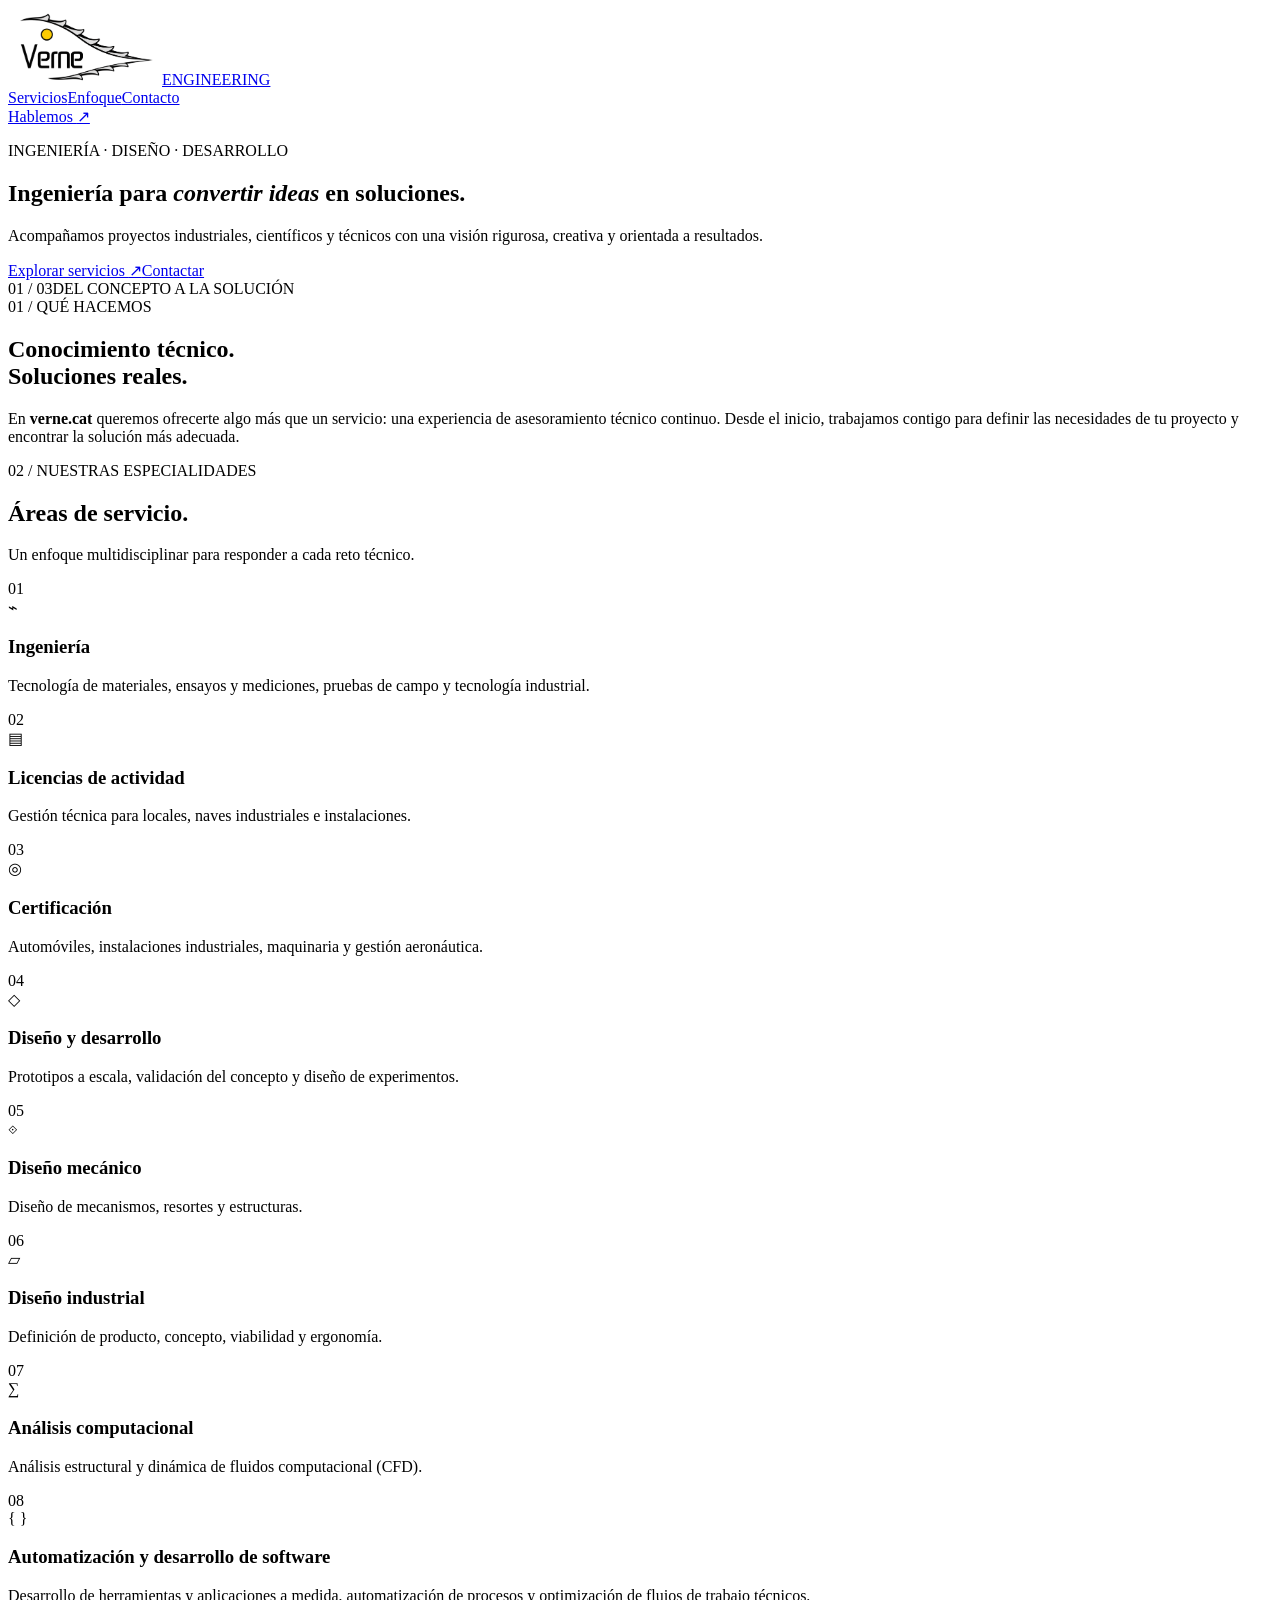
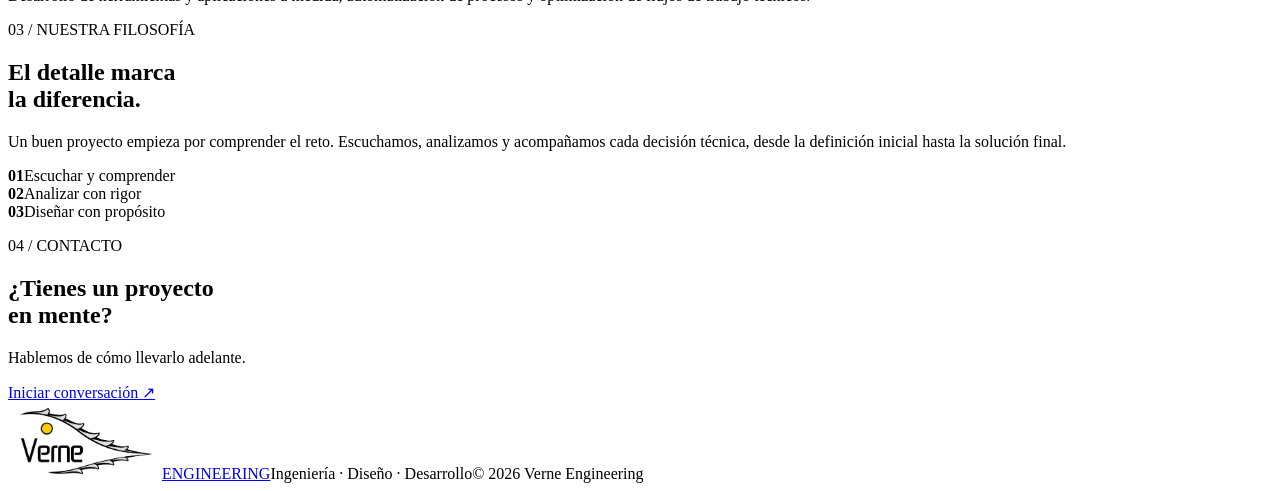
==== index.html @ a27be9b2 "Add files via upload" ====
<!doctype html>
<html lang="es">
<head>
<meta charset="utf-8"><meta name="viewport" content="width=device-width, initial-scale=1">
<title>Verne Engineering | Ingeniería, diseño y desarrollo técnico</title>
<meta name="description" content="Verne Engineering: soluciones de ingeniería, diseño mecánico e industrial, certificación, licencias de actividad, análisis computacional y automatización y desarrollo de software.">
<meta name="theme-color" content="#14283d"><link rel="canonical" href="https://www.verne.cat/">
<link rel="stylesheet" href="styles.css">
</head>
<body>
<header class="header"><div class="wrap nav"><a class="brand" href="index.html" aria-label="Verne Engineering, inicio"><img class="brand-logo" src="logo-verne.png" alt="Verne — logotipo" width="154" height="77"><span class="brand-subtitle" aria-label="ENGINEERING"><span class="brand-engineer">ENGINEER</span><span class="brand-ing">ING</span></span></a><nav aria-label="Navegación principal"><a href="#servicios">Servicios</a><a href="#enfoque">Enfoque</a><a href="contactos.html">Contacto</a></nav><a class="nav-cta" href="contactos.html">Hablemos <span aria-hidden="true">↗</span></a></div></header>
<main>
<section class="hero"><div class="wrap hero-grid"><div class="hero-copy"><p class="eyebrow"><span class="dot"></span> INGENIERÍA · DISEÑO · DESARROLLO</p><h1>Ingeniería para <em>convertir ideas</em> en soluciones.</h1><p class="lead">Acompañamos proyectos industriales, científicos y técnicos con una visión rigurosa, creativa y orientada a resultados.</p><div class="actions"><a class="btn primary" href="#servicios">Explorar servicios <span>↗</span></a><a class="btn secondary" href="contactos.html">Contactar</a></div><div class="hero-foot"><span>01 / 03</span><span class="line"></span><span>DEL CONCEPTO A LA SOLUCIÓN</span></div></div></div></section>
<section class="intro wrap"><div class="section-label">01 / QUÉ HACEMOS</div><div><h2>Conocimiento técnico.<br><span>Soluciones reales.</span></h2><p>En <strong>verne.cat</strong> queremos ofrecerte algo más que un servicio: una experiencia de asesoramiento técnico continuo. Desde el inicio, trabajamos contigo para definir las necesidades de tu proyecto y encontrar la solución más adecuada.</p></div></section>
<section class="services" id="servicios"><div class="wrap"><div class="section-top"><div><p class="section-label">02 / NUESTRAS ESPECIALIDADES</p><h2>Áreas de servicio<span class="accent">.</span></h2></div><p>Un enfoque multidisciplinar para responder a cada reto técnico.</p></div><div class="service-grid">
<article class="service"><span class="service-no">01</span><div class="service-icon">⌁</div><h3>Ingeniería</h3><p>Tecnología de materiales, ensayos y mediciones, pruebas de campo y tecnología industrial.</p></article>
<article class="service"><span class="service-no">02</span><div class="service-icon">▤</div><h3>Licencias de actividad</h3><p>Gestión técnica para locales, naves industriales e instalaciones.</p></article>
<article class="service"><span class="service-no">03</span><div class="service-icon">◎</div><h3>Certificación</h3><p>Automóviles, instalaciones industriales, maquinaria y gestión aeronáutica.</p></article>
<article class="service"><span class="service-no">04</span><div class="service-icon">◇</div><h3>Diseño y desarrollo</h3><p>Prototipos a escala, validación del concepto y diseño de experimentos.</p></article>
<article class="service"><span class="service-no">05</span><div class="service-icon">⟐</div><h3>Diseño mecánico</h3><p>Diseño de mecanismos, resortes y estructuras.</p></article>
<article class="service"><span class="service-no">06</span><div class="service-icon">▱</div><h3>Diseño industrial</h3><p>Definición de producto, concepto, viabilidad y ergonomía.</p></article>
<article class="service"><span class="service-no">07</span><div class="service-icon">∑</div><h3>Análisis computacional</h3><p>Análisis estructural y dinámica de fluidos computacional (CFD).</p></article>
<article class="service"><span class="service-no">08</span><div class="service-icon">{ }</div><h3>Automatización y desarrollo de software</h3><p>Desarrollo de herramientas y aplicaciones a medida, automatización de procesos y optimización de flujos de trabajo técnicos.</p></article>
</div></div></section>
<section class="approach wrap" id="enfoque"><div class="approach-copy"><p class="section-label">03 / NUESTRA FILOSOFÍA</p><h2>El detalle marca<br><span>la diferencia.</span></h2><p>Un buen proyecto empieza por comprender el reto. Escuchamos, analizamos y acompañamos cada decisión técnica, desde la definición inicial hasta la solución final.</p><div class="principles"><div><b>01</b><span>Escuchar y comprender</span></div><div><b>02</b><span>Analizar con rigor</span></div><div><b>03</b><span>Diseñar con propósito</span></div></div></div></section>
<section class="contact-banner"><div class="wrap contact-inner"><div><p class="section-label">04 / CONTACTO</p><h2>¿Tienes un proyecto<br>en mente?</h2><p>Hablemos de cómo llevarlo adelante.</p></div><a class="btn light" href="contactos.html">Iniciar conversación <span>↗</span></a></div></section>
</main><footer><div class="wrap footer-inner"><a class="brand footer-brand" href="index.html" aria-label="Verne Engineering, inicio"><img class="brand-logo" src="logo-verne.png" alt="Verne — logotipo" width="154" height="77"><span class="brand-subtitle" aria-label="ENGINEERING"><span class="brand-engineer">ENGINEER</span><span class="brand-ing">ING</span></span></a><span>Ingeniería · Diseño · Desarrollo</span><span>© <span id="year">2026</span> Verne Engineering</span></div></footer><script src="script.js"></script>
</body></html>
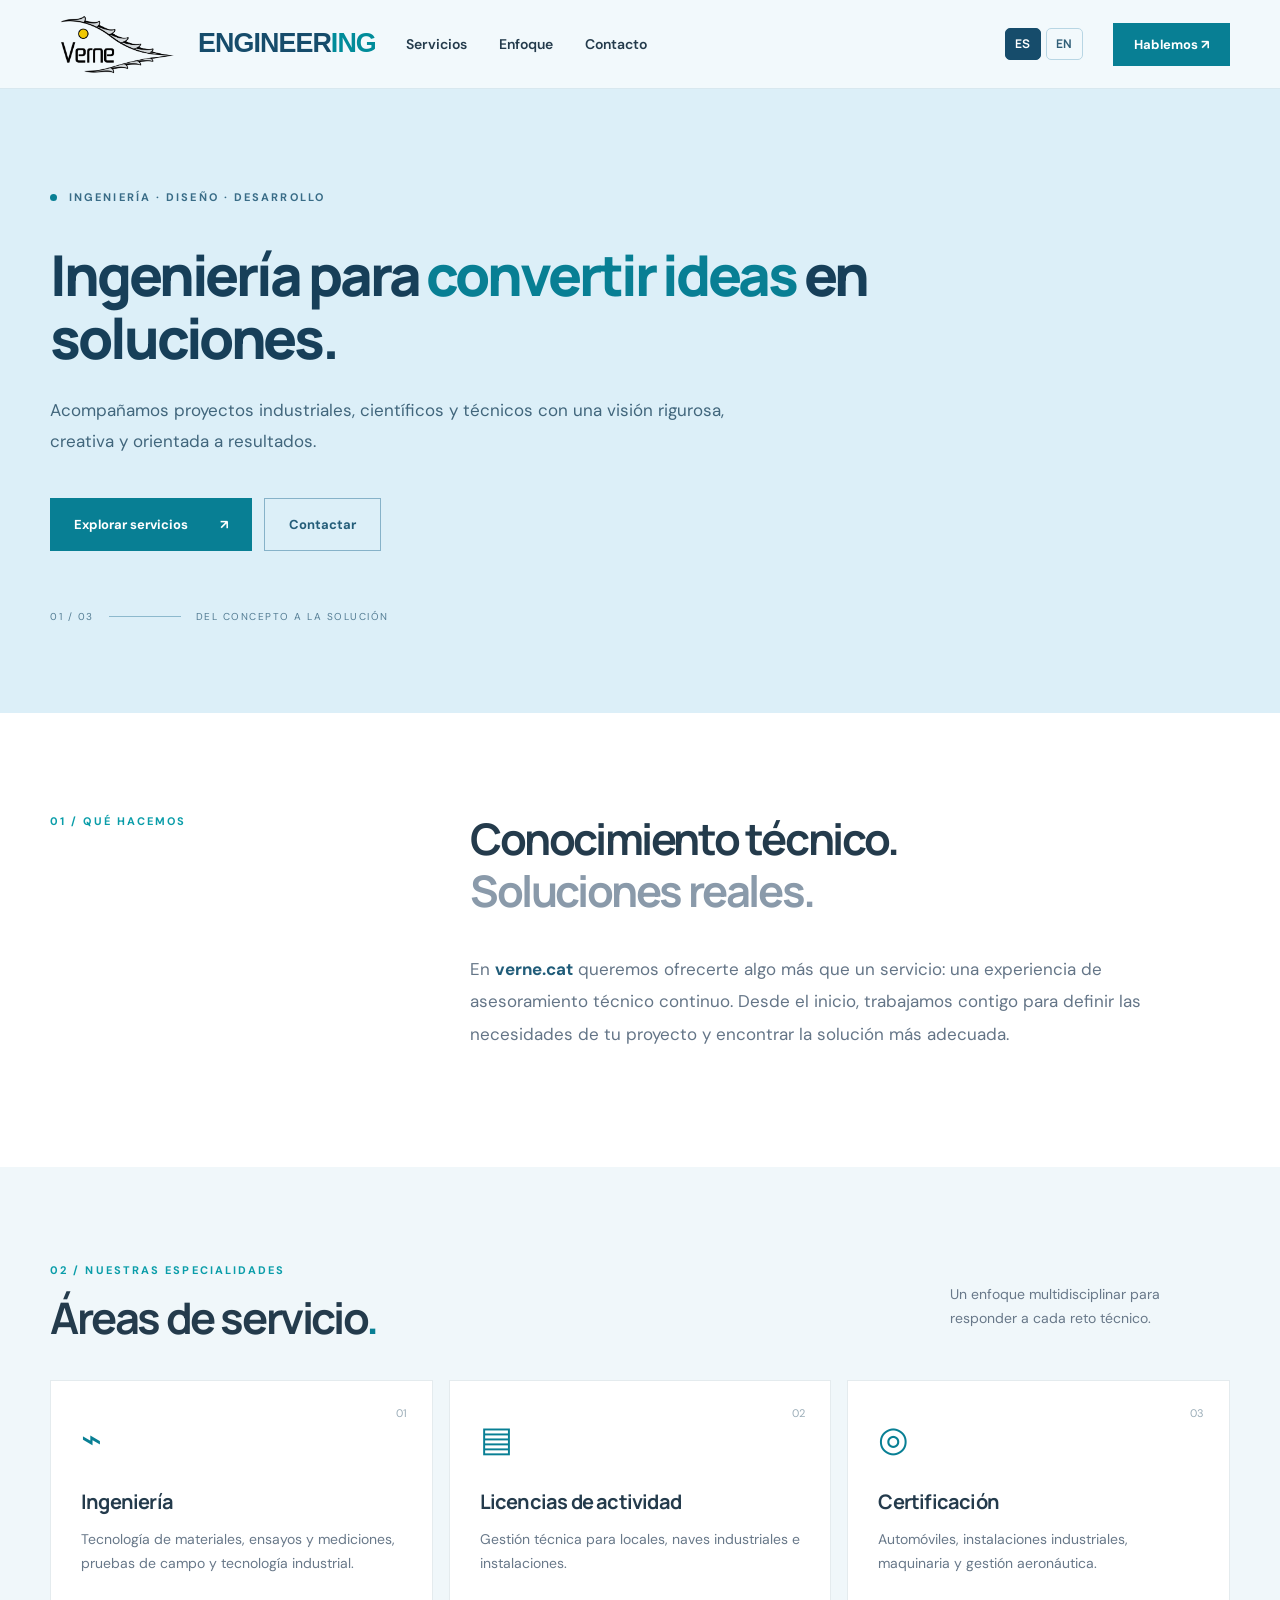
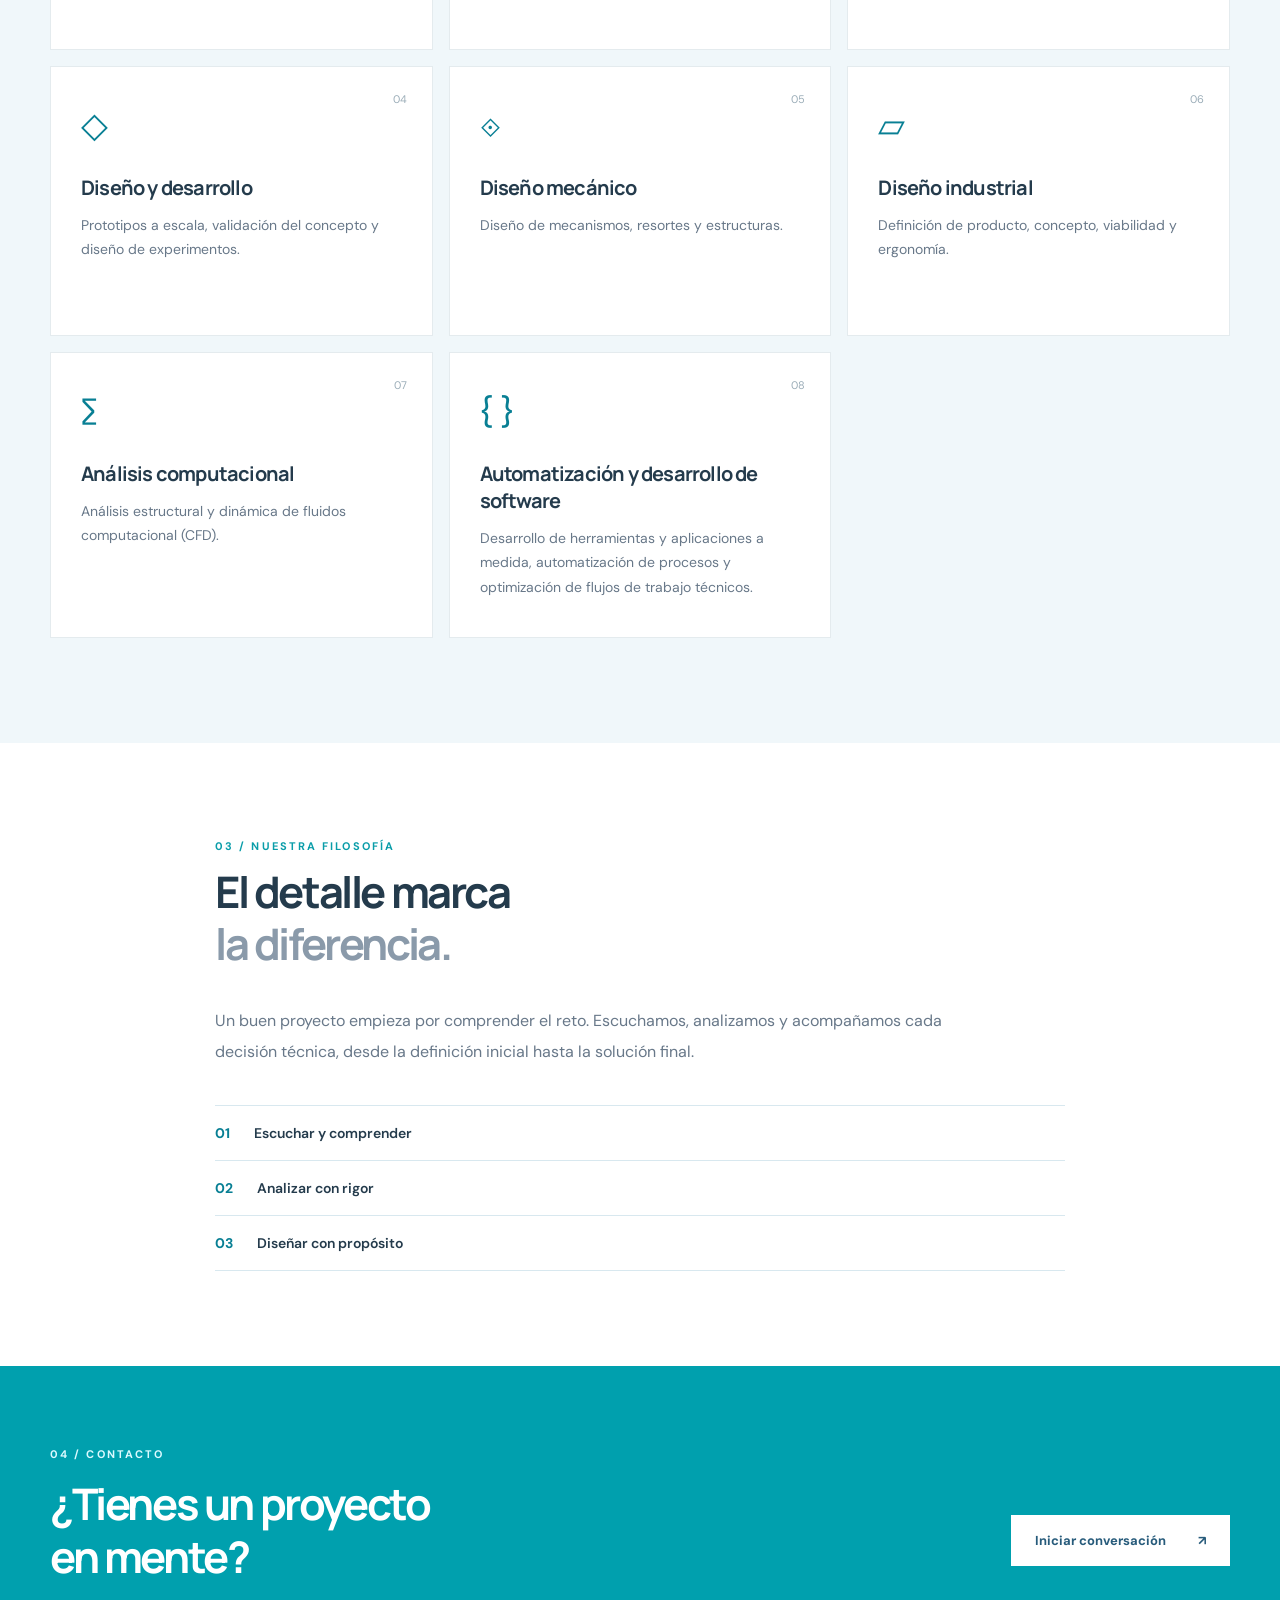
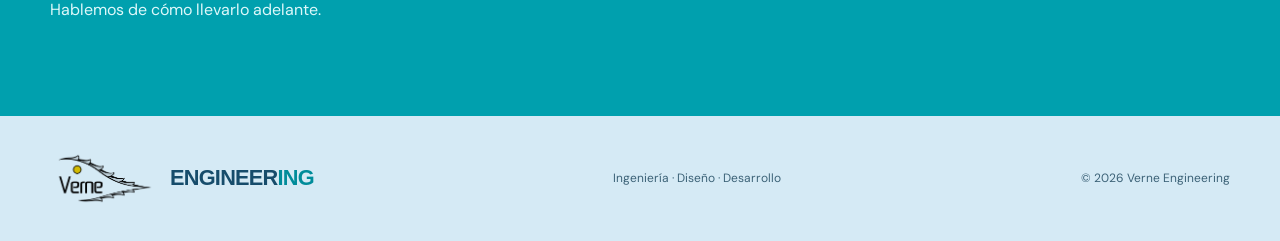
==== commit a79339b3: "Verne Engineering V9 - International SEO ES EN" ====
--- a/index.html
+++ b/index.html
@@ -1,17 +1,21 @@
 <!doctype html>
+<!DOCTYPE html>
+
+<!DOCTYPE html>
+
 <html lang="es">
 <head>
-<meta charset="utf-8"><meta name="viewport" content="width=device-width, initial-scale=1">
-<title>Verne Engineering | Ingeniería, diseño y desarrollo técnico</title>
-<meta name="description" content="Verne Engineering: soluciones de ingeniería, diseño mecánico e industrial, certificación, licencias de actividad, análisis computacional y automatización y desarrollo de software.">
-<meta name="theme-color" content="#14283d"><link rel="canonical" href="https://www.verne.cat/">
-<link rel="stylesheet" href="styles.css">
-</head>
+<meta charset="utf-8"/><meta content="width=device-width, initial-scale=1" name="viewport"/>
+<title>Verne Engineering | Ingeniería, diseño y automatización</title>
+<meta content="Consultoría de ingeniería, diseño mecánico e industrial, certificación y desarrollo de software a medida para empresas y proyectos técnicos." name="description"/>
+<meta content="#14283d" name="theme-color"/><link href="https://www.verne.cat/" rel="canonical"/>
+<link href="styles.css" rel="stylesheet"/>
+<link href="https://www.verne.cat/" hreflang="es" rel="alternate"/><link href="https://www.verne.cat/en/" hreflang="en" rel="alternate"/><link href="https://www.verne.cat/" hreflang="x-default" rel="alternate"/><script type="application/ld+json">{"@context": "https://schema.org", "@type": "Organization", "name": "Verne Engineering", "url": "https://www.verne.cat/", "logo": "https://www.verne.cat/logo-verne.png", "email": "engineering@verne.cat"}</script></head>
 <body>
-<header class="header"><div class="wrap nav"><a class="brand" href="index.html" aria-label="Verne Engineering, inicio"><img class="brand-logo" src="logo-verne.png" alt="Verne — logotipo" width="154" height="77"><span class="brand-subtitle" aria-label="ENGINEERING"><span class="brand-engineer">ENGINEER</span><span class="brand-ing">ING</span></span></a><nav aria-label="Navegación principal"><a href="#servicios">Servicios</a><a href="#enfoque">Enfoque</a><a href="contactos.html">Contacto</a></nav><a class="nav-cta" href="contactos.html">Hablemos <span aria-hidden="true">↗</span></a></div></header>
+<header class="header"><div class="wrap nav"><a aria-label="Verne Engineering, inicio" class="brand" href="index.html"><img alt="Verne — logotipo" class="brand-logo" height="77" src="logo-verne.png" width="154"/><span aria-label="ENGINEERING" class="brand-subtitle"><span class="brand-engineer">ENGINEER</span><span class="brand-ing">ING</span></span></a><nav aria-label="Navegación principal"><a href="#servicios">Servicios</a><a href="#enfoque">Enfoque</a><a href="contactos.html">Contacto</a></nav><span aria-label="Language / Idioma" class="lang-switch"><a aria-current="page" href="./" lang="es">ES</a><a href="en/" lang="en">EN</a></span><a class="nav-cta" href="contactos.html">Hablemos <span aria-hidden="true">↗</span></a></div></header>
 <main>
 <section class="hero"><div class="wrap hero-grid"><div class="hero-copy"><p class="eyebrow"><span class="dot"></span> INGENIERÍA · DISEÑO · DESARROLLO</p><h1>Ingeniería para <em>convertir ideas</em> en soluciones.</h1><p class="lead">Acompañamos proyectos industriales, científicos y técnicos con una visión rigurosa, creativa y orientada a resultados.</p><div class="actions"><a class="btn primary" href="#servicios">Explorar servicios <span>↗</span></a><a class="btn secondary" href="contactos.html">Contactar</a></div><div class="hero-foot"><span>01 / 03</span><span class="line"></span><span>DEL CONCEPTO A LA SOLUCIÓN</span></div></div></div></section>
-<section class="intro wrap"><div class="section-label">01 / QUÉ HACEMOS</div><div><h2>Conocimiento técnico.<br><span>Soluciones reales.</span></h2><p>En <strong>verne.cat</strong> queremos ofrecerte algo más que un servicio: una experiencia de asesoramiento técnico continuo. Desde el inicio, trabajamos contigo para definir las necesidades de tu proyecto y encontrar la solución más adecuada.</p></div></section>
+<section class="intro wrap"><div class="section-label">01 / QUÉ HACEMOS</div><div><h2>Conocimiento técnico.<br/><span>Soluciones reales.</span></h2><p>En <strong>verne.cat</strong> queremos ofrecerte algo más que un servicio: una experiencia de asesoramiento técnico continuo. Desde el inicio, trabajamos contigo para definir las necesidades de tu proyecto y encontrar la solución más adecuada.</p></div></section>
 <section class="services" id="servicios"><div class="wrap"><div class="section-top"><div><p class="section-label">02 / NUESTRAS ESPECIALIDADES</p><h2>Áreas de servicio<span class="accent">.</span></h2></div><p>Un enfoque multidisciplinar para responder a cada reto técnico.</p></div><div class="service-grid">
 <article class="service"><span class="service-no">01</span><div class="service-icon">⌁</div><h3>Ingeniería</h3><p>Tecnología de materiales, ensayos y mediciones, pruebas de campo y tecnología industrial.</p></article>
 <article class="service"><span class="service-no">02</span><div class="service-icon">▤</div><h3>Licencias de actividad</h3><p>Gestión técnica para locales, naves industriales e instalaciones.</p></article>
@@ -22,7 +26,7 @@
 <article class="service"><span class="service-no">07</span><div class="service-icon">∑</div><h3>Análisis computacional</h3><p>Análisis estructural y dinámica de fluidos computacional (CFD).</p></article>
 <article class="service"><span class="service-no">08</span><div class="service-icon">{ }</div><h3>Automatización y desarrollo de software</h3><p>Desarrollo de herramientas y aplicaciones a medida, automatización de procesos y optimización de flujos de trabajo técnicos.</p></article>
 </div></div></section>
-<section class="approach wrap" id="enfoque"><div class="approach-copy"><p class="section-label">03 / NUESTRA FILOSOFÍA</p><h2>El detalle marca<br><span>la diferencia.</span></h2><p>Un buen proyecto empieza por comprender el reto. Escuchamos, analizamos y acompañamos cada decisión técnica, desde la definición inicial hasta la solución final.</p><div class="principles"><div><b>01</b><span>Escuchar y comprender</span></div><div><b>02</b><span>Analizar con rigor</span></div><div><b>03</b><span>Diseñar con propósito</span></div></div></div></section>
-<section class="contact-banner"><div class="wrap contact-inner"><div><p class="section-label">04 / CONTACTO</p><h2>¿Tienes un proyecto<br>en mente?</h2><p>Hablemos de cómo llevarlo adelante.</p></div><a class="btn light" href="contactos.html">Iniciar conversación <span>↗</span></a></div></section>
-</main><footer><div class="wrap footer-inner"><a class="brand footer-brand" href="index.html" aria-label="Verne Engineering, inicio"><img class="brand-logo" src="logo-verne.png" alt="Verne — logotipo" width="154" height="77"><span class="brand-subtitle" aria-label="ENGINEERING"><span class="brand-engineer">ENGINEER</span><span class="brand-ing">ING</span></span></a><span>Ingeniería · Diseño · Desarrollo</span><span>© <span id="year">2026</span> Verne Engineering</span></div></footer><script src="script.js"></script>
+<section class="approach wrap" id="enfoque"><div class="approach-copy"><p class="section-label">03 / NUESTRA FILOSOFÍA</p><h2>El detalle marca<br/><span>la diferencia.</span></h2><p>Un buen proyecto empieza por comprender el reto. Escuchamos, analizamos y acompañamos cada decisión técnica, desde la definición inicial hasta la solución final.</p><div class="principles"><div><b>01</b><span>Escuchar y comprender</span></div><div><b>02</b><span>Analizar con rigor</span></div><div><b>03</b><span>Diseñar con propósito</span></div></div></div></section>
+<section class="contact-banner"><div class="wrap contact-inner"><div><p class="section-label">04 / CONTACTO</p><h2>¿Tienes un proyecto<br/>en mente?</h2><p>Hablemos de cómo llevarlo adelante.</p></div><a class="btn light" href="contactos.html">Iniciar conversación <span>↗</span></a></div></section>
+</main><footer><div class="wrap footer-inner"><a aria-label="Verne Engineering, inicio" class="brand footer-brand" href="index.html"><img alt="Verne — logotipo" class="brand-logo" height="77" src="logo-verne.png" width="154"/><span aria-label="ENGINEERING" class="brand-subtitle"><span class="brand-engineer">ENGINEER</span><span class="brand-ing">ING</span></span></a><span>Ingeniería · Diseño · Desarrollo</span><span>© <span id="year">2026</span> Verne Engineering</span></div></footer><script src="script.js"></script>
 </body></html>
--- a/styles.css
+++ b/styles.css
@@ -0,0 +1,75 @@
+@import url('https://fonts.googleapis.com/css2?family=DM+Sans:wght@400;500;600;700&family=Manrope:wght@400;500;600;700;800&display=swap');
+:root{--navy:#14283d;--navy2:#0c1e30;--teal:#00a9b7;--ink:#243447;--muted:#687889;--light:#f1f5f7;--line:#dfe7eb}*{box-sizing:border-box}html{scroll-behavior:smooth}body{margin:0;font-family:'DM Sans',Arial,sans-serif;color:var(--ink);background:#fff}a{text-decoration:none;color:inherit}.wrap{width:min(1180px,calc(100% - 48px));margin:auto}.header{background:#fff;border-bottom:1px solid var(--line);position:relative;z-index:5}.nav{height:88px;display:flex;align-items:center;justify-content:space-between;gap:30px}.brand{display:flex;align-items:center;gap:12px;font:800 21px/1 'Manrope',sans-serif;letter-spacing:.07em;color:var(--navy);white-space:nowrap}.brand small{display:block;font:600 9px/1.8 'DM Sans',sans-serif;letter-spacing:.32em}.mark{display:grid;place-items:center;width:42px;height:42px;background:var(--navy);color:white;font:800 28px 'Manrope',sans-serif;letter-spacing:-.13em}.mark span{color:var(--teal)}nav{display:flex;gap:32px;font-size:14px;font-weight:600}nav a:hover,nav a[aria-current]{color:var(--teal)}.nav-cta{background:var(--teal);color:white;padding:13px 21px;font-size:13px;font-weight:700}.nav-cta:hover,.primary:hover{background:#078e9a}.hero{background:var(--navy);color:white;overflow:hidden}.hero-grid{min-height:610px;display:grid;grid-template-columns:1.04fr .96fr}.hero-copy{padding:105px 38px 52px 0;display:flex;flex-direction:column;align-items:flex-start}.eyebrow,.section-label{font:700 11px/1.5 'DM Sans',sans-serif;letter-spacing:.19em;text-transform:uppercase}.eyebrow{color:#b7d8df;display:flex;align-items:center;gap:12px}.dot{display:inline-block;background:var(--teal);width:7px;height:7px;border-radius:50%}h1,h2,h3,p{margin-top:0}h1,h2,h3{font-family:'Manrope',sans-serif}h1{font-size:clamp(42px,4.4vw,67px);line-height:1.12;letter-spacing:-.055em;margin:26px 0 26px;font-weight:800}h1 em{font-style:normal;color:#57d6dc}.lead{font-size:17px;line-height:1.85;color:#c1d0db;max-width:530px}.actions{display:flex;gap:12px;margin-top:23px}.btn{display:inline-flex;align-items:center;justify-content:space-between;gap:32px;padding:17px 24px;font-size:13px;font-weight:700;transition:background .2s}.primary{background:var(--teal);color:white}.secondary{border:1px solid #72869a;color:white}.secondary:hover{background:#243f58}.hero-foot{display:flex;align-items:center;gap:15px;margin-top:auto;padding-top:60px;font-size:10px;letter-spacing:.15em;color:#93a7b7}.hero-foot .line{width:72px;height:1px;background:#6c8599}.hero-art{position:relative;overflow:hidden;background:radial-gradient(circle at 52% 50%,#294e68 0,#173149 45%,#10273b 75%);min-height:520px}.gridlines,.blueprint{background-image:linear-gradient(#ffffff0b 1px,transparent 1px),linear-gradient(90deg,#ffffff0b 1px,transparent 1px);background-size:35px 35px}.gridlines{position:absolute;inset:0}.orbit{position:absolute;border:1px solid #73c4ce65;border-radius:50%;left:50%;top:50%;transform:translate(-50%,-50%) rotate(-23deg)}.orbit-a{width:380px;height:380px}.orbit-b{width:280px;height:280px;border-style:dashed}.orbit-c{width:480px;height:170px;transform:translate(-50%,-50%) rotate(-37deg);border-color:#42cad277}.axis{position:absolute;background:#8ddde14d;left:50%;top:50%;transform-origin:center}.axis-a{width:1px;height:650px;transform:translate(-50%,-50%) rotate(45deg)}.axis-b{height:1px;width:650px;transform:translate(-50%,-50%) rotate(45deg)}.core{position:absolute;top:50%;left:50%;transform:translate(-50%,-50%);font:800 200px 'Manrope',sans-serif;color:#f5fcff;text-shadow:12px 12px 0 #00a9b780;letter-spacing:-.1em}.art-label{position:absolute;color:#a6d2db;font-size:10px;letter-spacing:.2em}.label-a{left:32px;top:35px}.label-b{right:24px;bottom:30px}.art-cross{position:absolute;right:55px;top:50px;font-size:30px;color:#3bb9c6}.intro{padding:100px 0;display:grid;grid-template-columns:1fr 2fr;gap:40px}.section-label{color:#0a9da9}.intro h2,.section-top h2,.approach h2,.contact-banner h2{font-size:clamp(32px,3.4vw,48px);letter-spacing:-.055em;line-height:1.2}.intro h2 span,.approach h2 span{color:#8a9aaa}.intro p:not(.section-label){max-width:720px;color:#647587;font-size:17px;line-height:1.9}.services{background:var(--light);padding:95px 0 105px}.section-top{display:flex;align-items:end;justify-content:space-between;gap:30px;margin-bottom:35px}.section-top h2{margin:14px 0 0}.section-top>p{max-width:280px;line-height:1.7;color:var(--muted);font-size:14px}.accent{color:var(--teal)}.service-grid{display:grid;grid-template-columns:repeat(3,1fr);gap:16px}.service{position:relative;background:#fff;padding:35px 30px 38px;min-height:270px;border:1px solid #e4ebee;transition:transform .2s,box-shadow .2s}.service:hover{transform:translateY(-4px);box-shadow:0 12px 30px #14283d12}.service-no{position:absolute;right:25px;top:25px;color:#9badb8;font-size:11px}.service-icon{color:var(--teal);font-size:35px;height:60px}.service h3{font-size:20px;letter-spacing:-.04em;margin:12px 0}.service p{font-size:14px;line-height:1.75;color:var(--muted);margin:0}.approach{display:grid;grid-template-columns:1fr 1fr;gap:90px;padding:120px 0;align-items:center}.approach-visual{height:460px;background:var(--navy);padding:30px}.blueprint{height:100%;position:relative;border:1px solid #ffffff20;overflow:hidden}.bp-circle{position:absolute;border:2px solid #62c8d3;border-radius:50%;width:230px;height:230px;top:50%;left:50%;transform:translate(-50%,-50%)}.bp-square{position:absolute;border:1px solid #80b7c3;width:180px;height:180px;top:50%;left:50%;transform:translate(-50%,-50%) rotate(45deg)}.bp-diag{position:absolute;width:350px;height:1px;background:#80b7c380;top:50%;left:50%;transform:translate(-50%,-50%) rotate(-45deg)}.blueprint span{position:absolute;bottom:20px;left:20px;font-size:10px;color:#a7c7d3;letter-spacing:.15em}.approach-copy>p:not(.section-label){line-height:1.9;color:var(--muted);font-size:16px}.principles{margin-top:38px;border-top:1px solid var(--line)}.principles div{display:flex;gap:24px;padding:18px 0;border-bottom:1px solid var(--line);font-size:14px;font-weight:600}.principles b{color:var(--teal)}.contact-banner{background:#00a0ae;color:white;padding:80px 0}.contact-inner{display:flex;justify-content:space-between;align-items:center;gap:30px}.contact-banner .section-label{color:#dcfaff}.contact-banner h2{margin:16px 0}.contact-banner p:last-child{color:#ddf8fa}.light{background:#fff;color:var(--navy)}.light:hover{background:#e4f6f7}footer{background:#0b1b2b;color:#b4c2ce}.footer-inner{min-height:125px;display:flex;justify-content:space-between;align-items:center;gap:24px;font-size:12px}.footer-inner .brand{color:white}.footer-inner .mark{background:#1d4056}.contact-page{background:var(--navy);color:white;min-height:calc(100vh - 213px);padding:100px 0 110px}.contact-page h1{max-width:900px}.contact-page .lead{max-width:680px}.contact-panel{margin-top:65px;background:#fff;color:var(--navy);display:grid;grid-template-columns:1.3fr .7fr}.contact-panel>div:first-child{padding:55px}.contact-panel h2{font-size:32px;letter-spacing:-.04em}.contact-panel p:not(.section-label){color:var(--muted);line-height:1.8}.email-link{display:inline-block;font-size:clamp(18px,2.3vw,28px);font-weight:800;color:#008c9a;margin:18px 0}.contact-panel .note{font-size:12px;max-width:480px}.contact-graphic{display:flex;flex-direction:column;justify-content:center;align-items:center;background:#eaf2f5;min-height:300px}.contact-graphic span{font:800 140px 'Manrope',sans-serif;color:#14364d}.contact-graphic small{font-size:10px;letter-spacing:.22em;color:#688190}@media(max-width:900px){.hero-grid{grid-template-columns:1fr}.hero-copy{padding:75px 0 65px}.hero-art{min-height:380px}.intro{grid-template-columns:1fr;padding:70px 0;gap:10px}.service-grid{grid-template-columns:repeat(2,1fr)}.approach{gap:40px;padding:80px 0}.nav-cta{display:none}}@media(max-width:620px){.wrap{width:min(100% - 34px,1180px)}.nav{height:auto;min-height:78px;flex-wrap:wrap;padding:14px 0;gap:12px}.brand{font-size:17px}.mark{width:36px;height:36px;font-size:23px}nav{width:100%;justify-content:space-between;gap:10px;font-size:12px;padding-top:10px}.hero-copy{padding:65px 0 50px}.hero-art{min-height:300px}.core{font-size:130px}.orbit-a{width:240px;height:240px}.orbit-b{width:180px;height:180px}.orbit-c{width:310px;height:110px}.actions{flex-wrap:wrap}.hero-foot{padding-top:50px}.services{padding:65px 0}.section-top{display:block}.service-grid{grid-template-columns:1fr}.service{min-height:210px}.approach{grid-template-columns:1fr;gap:40px;padding:65px 0}.approach-visual{height:310px}.contact-inner{align-items:flex-start;flex-direction:column}.footer-inner{padding:35px 0;align-items:flex-start;flex-direction:column}.contact-page{padding:65px 0}.contact-panel{grid-template-columns:1fr}.contact-panel>div:first-child{padding:30px}.contact-graphic{min-height:220px}.contact-graphic span{font-size:100px}}
+
+/* Logotipo Verne aprobado - primera reconstrucción */
+.brand{gap:7px;letter-spacing:0}.brand-logo{display:block;width:126px;height:auto;object-fit:contain}.brand-subtitle{font:700 10px/1.4 'DM Sans',sans-serif;letter-spacing:.2em;color:var(--navy);margin-left:-3px}.footer-inner .brand-subtitle{color:#fff}.core-logo{position:absolute;top:50%;left:50%;transform:translate(-50%,-50%);width:min(85%,420px);padding:24px;background:#fff;border-radius:2px;box-shadow:0 18px 70px #0004}.core-logo img{display:block;width:100%;height:auto}.contact-graphic img{display:block;max-width:80%;height:auto}.brand:focus-visible,.nav a:focus-visible,.btn:focus-visible{outline:3px solid var(--teal);outline-offset:4px}
+@media(max-width:620px){.brand-logo{width:95px}.brand-subtitle{font-size:8px;letter-spacing:.13em}.core-logo{width:78%;padding:12px}}
+
+/* V3: paleta azul claro, marca exclusiva en la cabecera */
+:root{--navy:#275b7b;--navy2:#1f4d6c;--teal:#087f94;--ink:#243b4c;--light:#f0f7fa;--line:#d8e8ef}
+.header{background:#f2f9fc}
+.hero{background:#dceff8;color:#173f59}
+.hero .eyebrow{color:#396c87}
+.hero h1 em{color:#087f94}
+.hero .lead{color:#41667c}
+.hero .secondary{color:#245d79;border-color:#86b2c9}
+.hero .secondary:hover{background:#c7e5f3}
+.hero-foot{color:#547d94}
+.hero-foot .line{background:#8db9cd}
+.hero-art{background:radial-gradient(circle at 52% 50%,#c7e5f3 0%,#a9d3e8 55%,#83bad5 100%)}
+.gridlines{background-image:linear-gradient(#ffffff55 1px,transparent 1px),linear-gradient(90deg,#ffffff55 1px,transparent 1px)}
+.orbit{border-color:#367b9c66}.orbit-c{border-color:#187e9a88}.axis{background:#2c7a9b55}.core{color:#e8f7ff;text-shadow:9px 9px 0 #3489ac70}.art-label{color:#2c6685}.art-cross{color:#237b9f}
+.contact-page{background:#dceff8;color:#173f59}.contact-page .eyebrow{color:#396c87}.contact-page h1 em{color:#087f94}.contact-page .lead{color:#41667c}
+footer{background:#d5eaf5;color:#3c6277}.footer-name{font:800 13px 'Manrope',sans-serif;letter-spacing:.14em;color:#24536f}
+.contact-symbol{font:800 145px 'Manrope',sans-serif;color:#80b6cf;line-height:1}
+.brand-logo{mix-blend-mode:multiply}
+
+/* V4: composición limpia sin paneles decorativos con V */
+.hero-grid{display:block;min-height:0}
+.hero-copy{max-width:900px;padding:100px 0 90px}
+.hero-copy h1{max-width:820px}
+.hero-copy .lead{max-width:720px}
+.hero-foot{margin-top:24px;padding-top:35px}
+.contact-panel{display:block;max-width:850px}
+.contact-panel>div:first-child{padding:55px 60px}
+.intro strong{color:#205c79;font-weight:700}
+@media(max-width:900px){.hero-copy{padding:75px 0 65px}}
+@media(max-width:620px){.hero-copy{padding:60px 0 55px}.contact-panel>div:first-child{padding:30px}}
+
+/* V5: filosofía sin panel METHOD 001 y firma corporativa más legible */
+.approach{display:block;max-width:1180px;padding:95px 0}
+.approach-copy{max-width:850px;margin:0 auto}
+.approach-copy h2{max-width:740px}
+.approach-copy>p:not(.section-label){max-width:760px}
+.brand{gap:18px;flex-shrink:0}
+.brand-logo{width:132px;height:auto}
+.brand-subtitle{font-family:'Manrope',Arial,sans-serif;font-size:17px;line-height:1.2;font-weight:800;letter-spacing:.09em;color:#164c6b;margin-left:0}
+@media(max-width:900px){.brand{gap:12px}.brand-logo{width:115px}.brand-subtitle{font-size:15px;letter-spacing:.06em}.approach{padding:75px 0}}
+@media(max-width:620px){.brand{gap:9px}.brand-logo{width:94px}.brand-subtitle{font-size:13px;letter-spacing:.035em}.approach{padding:65px 0}}
+
+/* V6: ENGINEER / ING con jerarquía visual y colores corporativos */
+.brand{gap:16px}
+.brand-subtitle{display:inline-flex;align-items:baseline;font-family:'Manrope',Arial,sans-serif;font-size:clamp(21px,2.1vw,27px);line-height:1.1;font-weight:850;letter-spacing:.015em;margin-left:0;white-space:nowrap}
+.brand-engineer{color:#164c6b}
+.brand-ing{color:#008c9a}
+@media(max-width:900px){.brand{gap:10px}.brand-logo{width:110px}.brand-subtitle{font-size:21px;letter-spacing:0}}
+@media(max-width:620px){.brand{gap:8px}.brand-logo{width:88px}.brand-subtitle{font-size:clamp(16px,4.3vw,20px);letter-spacing:-.02em}}
+
+/* V7: tipografía redondeada próxima a la del logotipo y firma completa en pie */
+@font-face{font-family:"Comfortaa Verne";src:local("Comfortaa");font-display:swap}
+.brand-subtitle{font-family:"Comfortaa Verne","Arial Rounded MT Bold","Trebuchet MS",sans-serif;font-weight:700;letter-spacing:-.035em;font-size:clamp(21px,2.1vw,27px)}
+.footer-inner{gap:22px;flex-wrap:wrap}
+.footer-brand{gap:12px;flex-shrink:1}
+.footer-brand .brand-logo{width:108px}
+.footer-brand .brand-subtitle{font-size:clamp(17px,1.7vw,22px)}
+.footer-inner .brand-engineer{color:#164c6b}
+.footer-inner .brand-ing{color:#008c9a}
+@media(max-width:620px){.brand-subtitle{font-size:clamp(15px,4.1vw,19px)}.footer-brand .brand-logo{width:90px}.footer-brand .brand-subtitle{font-size:17px}}
+
+/* V9: selector bilingüe ES / EN */
+.lang-switch{display:inline-flex;gap:5px;align-items:center;white-space:nowrap;font:700 12px/1.2 'Manrope',Arial,sans-serif;letter-spacing:.05em;margin-left:auto}
+.lang-switch a{color:#315f78;text-decoration:none;border:1px solid #b8d6e4;border-radius:5px;padding:8px 9px}
+.lang-switch a[aria-current="page"]{background:#164c6b;color:#fff;border-color:#164c6b}
+.lang-switch a:hover{border-color:#008c9a}
+@media(max-width:900px){.lang-switch{margin-left:0}}
+@media(max-width:620px){.lang-switch{font-size:11px}.lang-switch a{padding:6px 7px}}
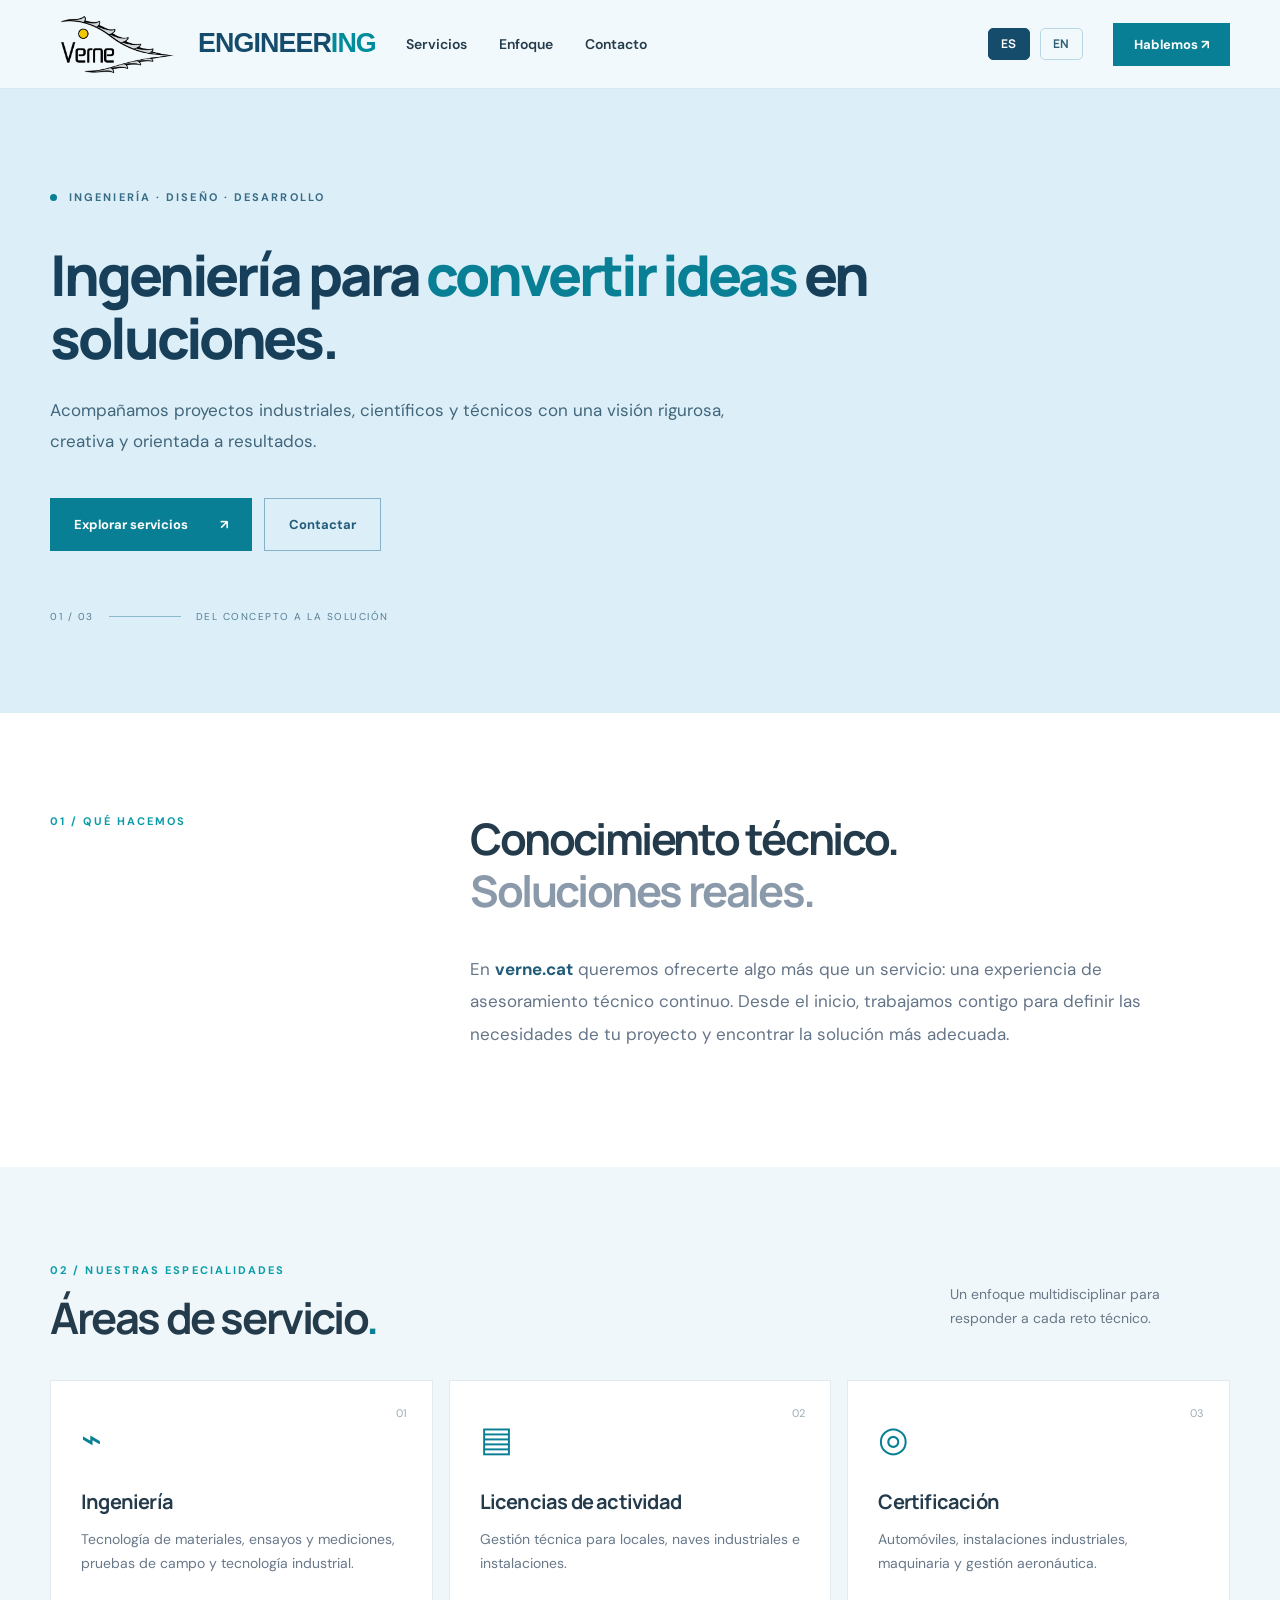
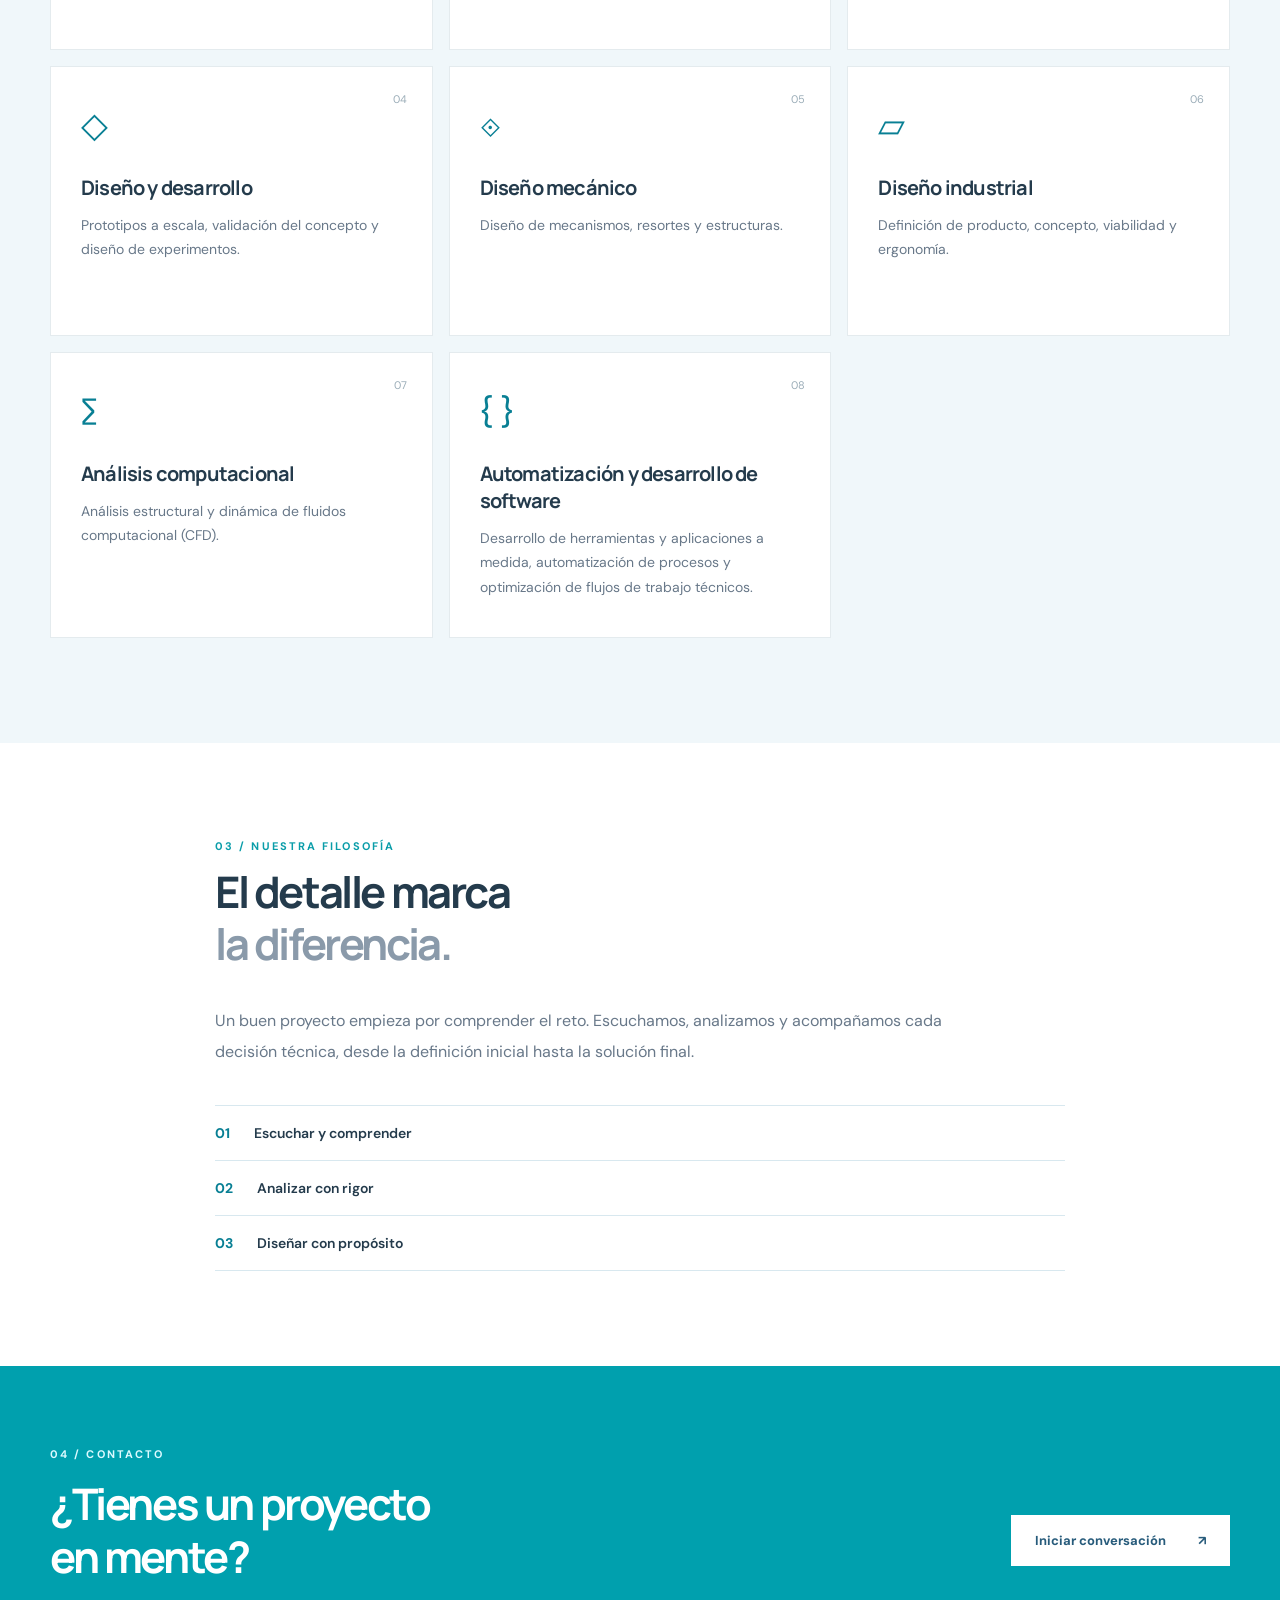
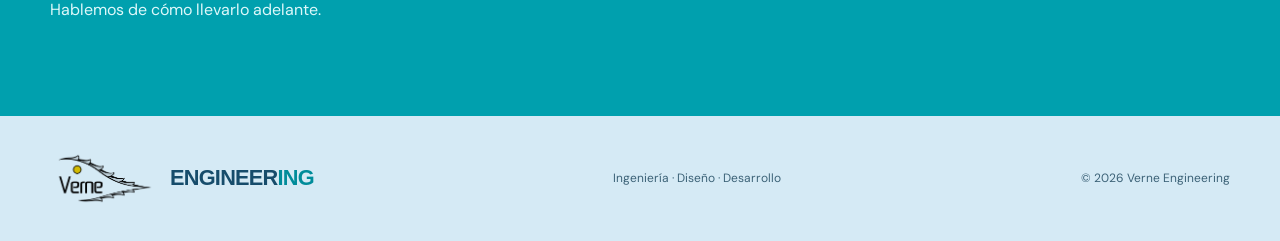
==== commit d99aa51f: "Fix duplicate doctype in index.html Removed duplicate doctype declaration." ====
--- a/index.html
+++ b/index.html
@@ -1,8 +1,4 @@
-<!doctype html>
 <!DOCTYPE html>
-
-<!DOCTYPE html>
-
 <html lang="es">
 <head>
 <meta charset="utf-8"/><meta content="width=device-width, initial-scale=1" name="viewport"/>
--- a/styles.css
+++ b/styles.css
@@ -73,3 +73,35 @@
 .lang-switch a:hover{border-color:#008c9a}
 @media(max-width:900px){.lang-switch{margin-left:0}}
 @media(max-width:620px){.lang-switch{font-size:11px}.lang-switch a{padding:6px 7px}}
+
+/* V9.1: mejora visual del selector de idiomas */
+.lang-switch {
+    display: inline-flex;
+    align-items: center;
+    gap: 10px;
+    margin-left: auto;
+}
+
+.lang-switch a {
+    display: inline-block;
+    padding: 8px 12px;
+    border-radius: 5px;
+    text-align: center;
+}
+
+@media (max-width: 900px) {
+    .lang-switch {
+        margin-left: 0;
+    }
+}
+
+@media (max-width: 620px) {
+    .lang-switch {
+        gap: 8px;
+    }
+
+    .lang-switch a {
+        padding: 6px 9px;
+    }
+}
+
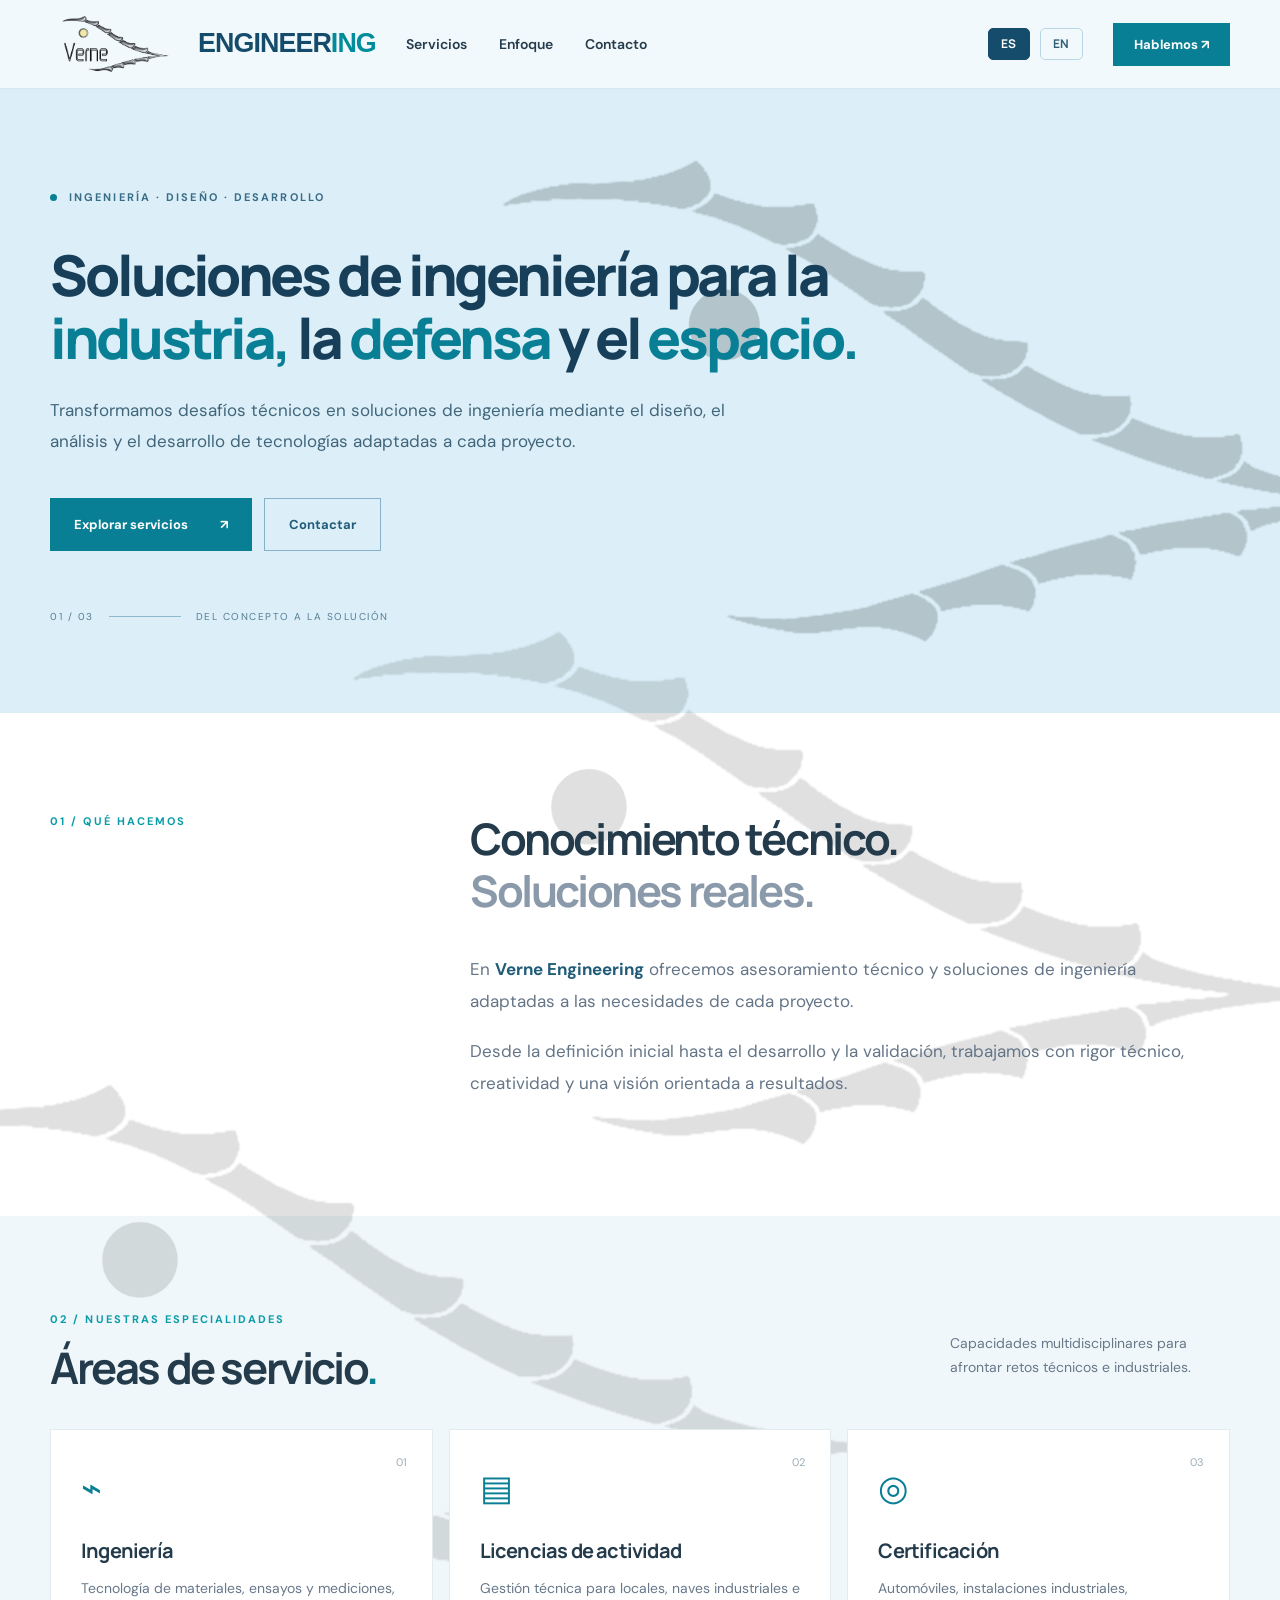
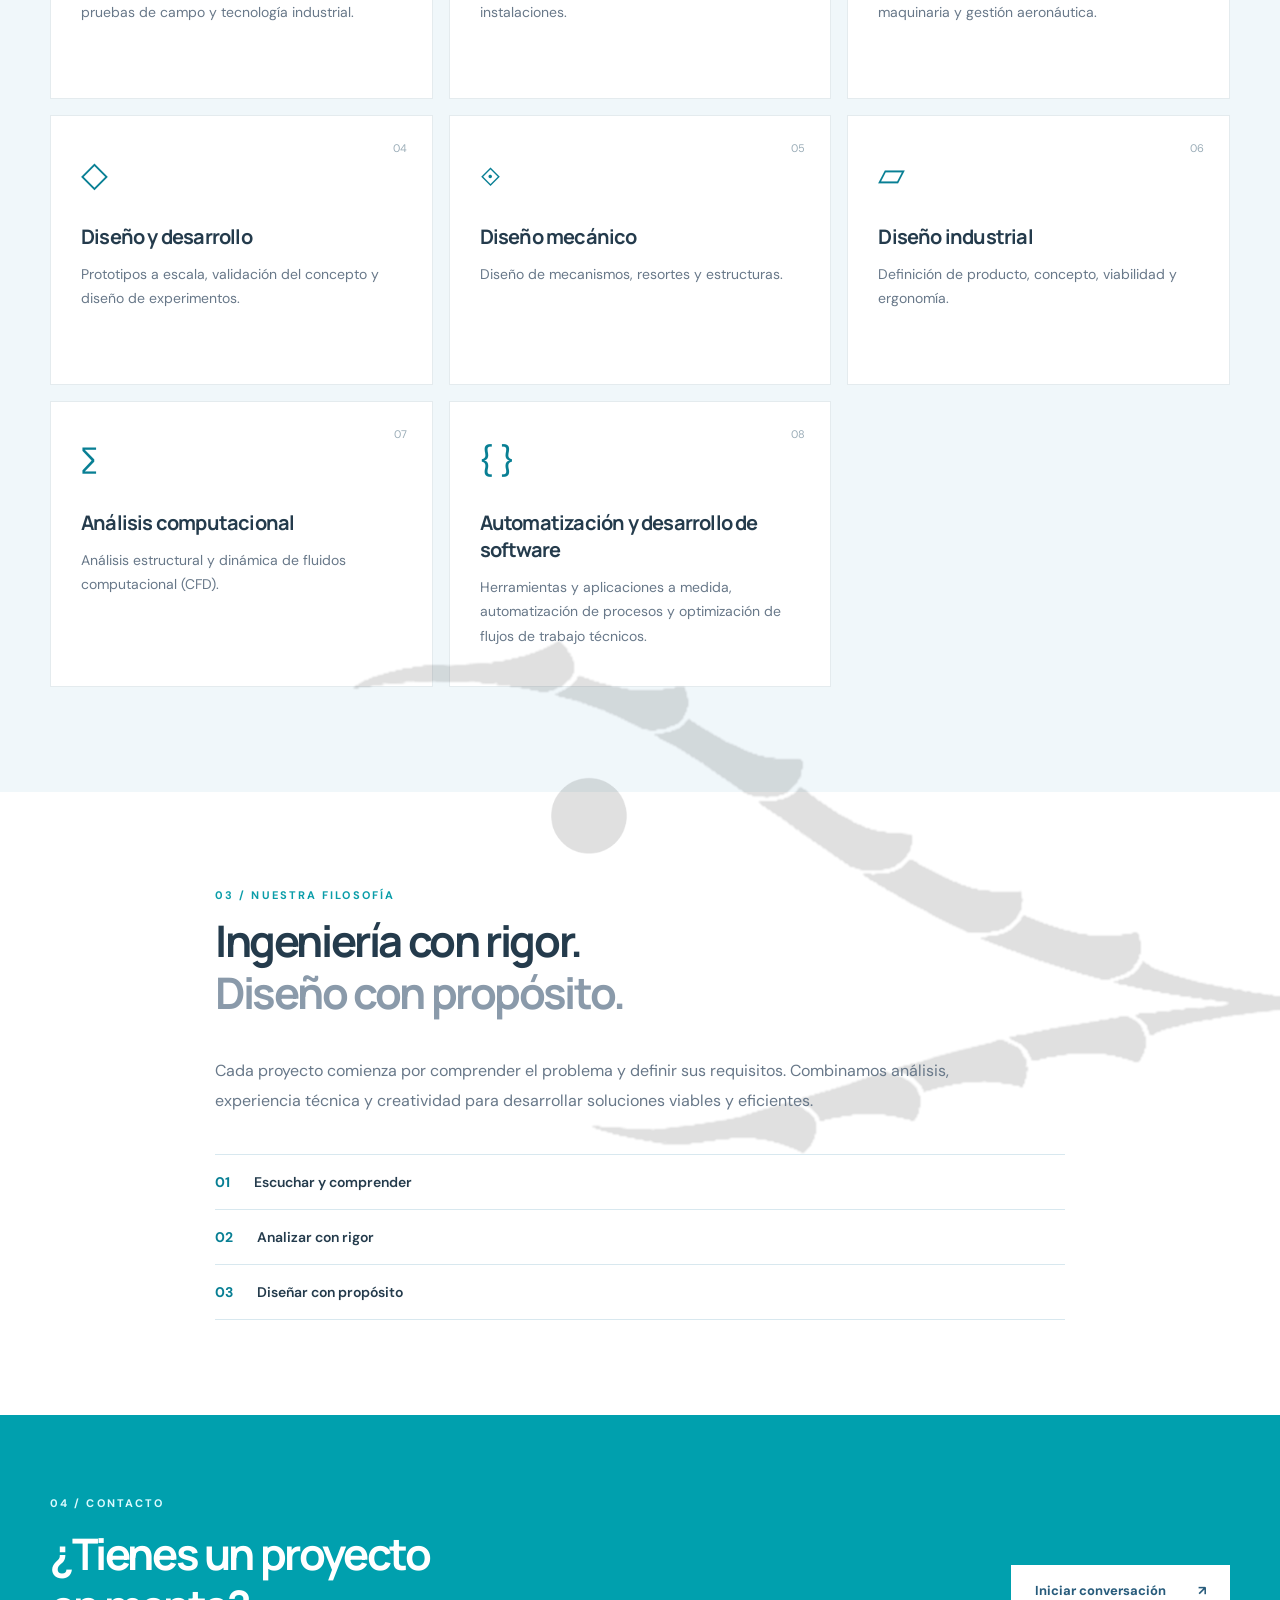
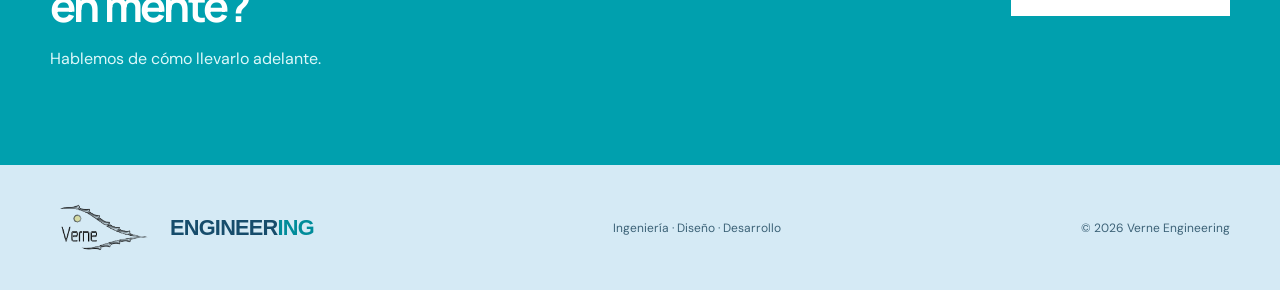
==== commit 7a42081d: "Verne Engineering V11 - Nueva pagina principal" ====
--- a/index.html
+++ b/index.html
@@ -1,28 +1,380 @@
+
 <!DOCTYPE html>
 <html lang="es">
 <head>
-<meta charset="utf-8"/><meta content="width=device-width, initial-scale=1" name="viewport"/>
-<title>Verne Engineering | Ingeniería, diseño y automatización</title>
-<meta content="Consultoría de ingeniería, diseño mecánico e industrial, certificación y desarrollo de software a medida para empresas y proyectos técnicos." name="description"/>
-<meta content="#14283d" name="theme-color"/><link href="https://www.verne.cat/" rel="canonical"/>
-<link href="styles.css" rel="stylesheet"/>
-<link href="https://www.verne.cat/" hreflang="es" rel="alternate"/><link href="https://www.verne.cat/en/" hreflang="en" rel="alternate"/><link href="https://www.verne.cat/" hreflang="x-default" rel="alternate"/><script type="application/ld+json">{"@context": "https://schema.org", "@type": "Organization", "name": "Verne Engineering", "url": "https://www.verne.cat/", "logo": "https://www.verne.cat/logo-verne.png", "email": "engineering@verne.cat"}</script></head>
-<body>
-<header class="header"><div class="wrap nav"><a aria-label="Verne Engineering, inicio" class="brand" href="index.html"><img alt="Verne — logotipo" class="brand-logo" height="77" src="logo-verne.png" width="154"/><span aria-label="ENGINEERING" class="brand-subtitle"><span class="brand-engineer">ENGINEER</span><span class="brand-ing">ING</span></span></a><nav aria-label="Navegación principal"><a href="#servicios">Servicios</a><a href="#enfoque">Enfoque</a><a href="contactos.html">Contacto</a></nav><span aria-label="Language / Idioma" class="lang-switch"><a aria-current="page" href="./" lang="es">ES</a><a href="en/" lang="en">EN</a></span><a class="nav-cta" href="contactos.html">Hablemos <span aria-hidden="true">↗</span></a></div></header>
-<main>
-<section class="hero"><div class="wrap hero-grid"><div class="hero-copy"><p class="eyebrow"><span class="dot"></span> INGENIERÍA · DISEÑO · DESARROLLO</p><h1>Ingeniería para <em>convertir ideas</em> en soluciones.</h1><p class="lead">Acompañamos proyectos industriales, científicos y técnicos con una visión rigurosa, creativa y orientada a resultados.</p><div class="actions"><a class="btn primary" href="#servicios">Explorar servicios <span>↗</span></a><a class="btn secondary" href="contactos.html">Contactar</a></div><div class="hero-foot"><span>01 / 03</span><span class="line"></span><span>DEL CONCEPTO A LA SOLUCIÓN</span></div></div></div></section>
-<section class="intro wrap"><div class="section-label">01 / QUÉ HACEMOS</div><div><h2>Conocimiento técnico.<br/><span>Soluciones reales.</span></h2><p>En <strong>verne.cat</strong> queremos ofrecerte algo más que un servicio: una experiencia de asesoramiento técnico continuo. Desde el inicio, trabajamos contigo para definir las necesidades de tu proyecto y encontrar la solución más adecuada.</p></div></section>
-<section class="services" id="servicios"><div class="wrap"><div class="section-top"><div><p class="section-label">02 / NUESTRAS ESPECIALIDADES</p><h2>Áreas de servicio<span class="accent">.</span></h2></div><p>Un enfoque multidisciplinar para responder a cada reto técnico.</p></div><div class="service-grid">
-<article class="service"><span class="service-no">01</span><div class="service-icon">⌁</div><h3>Ingeniería</h3><p>Tecnología de materiales, ensayos y mediciones, pruebas de campo y tecnología industrial.</p></article>
-<article class="service"><span class="service-no">02</span><div class="service-icon">▤</div><h3>Licencias de actividad</h3><p>Gestión técnica para locales, naves industriales e instalaciones.</p></article>
-<article class="service"><span class="service-no">03</span><div class="service-icon">◎</div><h3>Certificación</h3><p>Automóviles, instalaciones industriales, maquinaria y gestión aeronáutica.</p></article>
-<article class="service"><span class="service-no">04</span><div class="service-icon">◇</div><h3>Diseño y desarrollo</h3><p>Prototipos a escala, validación del concepto y diseño de experimentos.</p></article>
-<article class="service"><span class="service-no">05</span><div class="service-icon">⟐</div><h3>Diseño mecánico</h3><p>Diseño de mecanismos, resortes y estructuras.</p></article>
-<article class="service"><span class="service-no">06</span><div class="service-icon">▱</div><h3>Diseño industrial</h3><p>Definición de producto, concepto, viabilidad y ergonomía.</p></article>
-<article class="service"><span class="service-no">07</span><div class="service-icon">∑</div><h3>Análisis computacional</h3><p>Análisis estructural y dinámica de fluidos computacional (CFD).</p></article>
-<article class="service"><span class="service-no">08</span><div class="service-icon">{ }</div><h3>Automatización y desarrollo de software</h3><p>Desarrollo de herramientas y aplicaciones a medida, automatización de procesos y optimización de flujos de trabajo técnicos.</p></article>
-</div></div></section>
-<section class="approach wrap" id="enfoque"><div class="approach-copy"><p class="section-label">03 / NUESTRA FILOSOFÍA</p><h2>El detalle marca<br/><span>la diferencia.</span></h2><p>Un buen proyecto empieza por comprender el reto. Escuchamos, analizamos y acompañamos cada decisión técnica, desde la definición inicial hasta la solución final.</p><div class="principles"><div><b>01</b><span>Escuchar y comprender</span></div><div><b>02</b><span>Analizar con rigor</span></div><div><b>03</b><span>Diseñar con propósito</span></div></div></div></section>
-<section class="contact-banner"><div class="wrap contact-inner"><div><p class="section-label">04 / CONTACTO</p><h2>¿Tienes un proyecto<br/>en mente?</h2><p>Hablemos de cómo llevarlo adelante.</p></div><a class="btn light" href="contactos.html">Iniciar conversación <span>↗</span></a></div></section>
-</main><footer><div class="wrap footer-inner"><a aria-label="Verne Engineering, inicio" class="brand footer-brand" href="index.html"><img alt="Verne — logotipo" class="brand-logo" height="77" src="logo-verne.png" width="154"/><span aria-label="ENGINEERING" class="brand-subtitle"><span class="brand-engineer">ENGINEER</span><span class="brand-ing">ING</span></span></a><span>Ingeniería · Diseño · Desarrollo</span><span>© <span id="year">2026</span> Verne Engineering</span></div></footer><script src="script.js"></script>
-</body></html>
+    <meta charset="utf-8">
+    <meta name="viewport" content="width=device-width, initial-scale=1">
+
+    <title>Verne Engineering | Ingeniería para industria, defensa y espacio</title>
+
+    <meta name="description"
+          content="Verne Engineering ofrece soluciones de ingeniería, diseño mecánico e industrial, análisis computacional y automatización para proyectos técnicos en industria, defensa y espacio.">
+
+    <meta name="theme-color" content="#ffffff">
+
+    <link rel="canonical" href="https://www.verne.cat/">
+    <link rel="alternate" hreflang="es" href="https://www.verne.cat/">
+    <link rel="alternate" hreflang="en" href="https://www.verne.cat/en/">
+    <link rel="alternate" hreflang="x-default" href="https://www.verne.cat/">
+
+    <link rel="stylesheet" href="styles.css">
+
+    <script type="application/ld+json">
+    {
+        "@context": "https://schema.org",
+        "@type": "Organization",
+        "name": "Verne Engineering",
+        "url": "https://www.verne.cat/",
+        "logo": "https://www.verne.cat/logo-verne.png",
+        "email": "engineering@verne.cat"
+    }
+    </script>
+</head>
+
+<body class="verne-v11">
+
+    <!-- CABECERA -->
+    <header class="header">
+        <div class="wrap nav">
+
+            <a class="brand" href="index.html"
+               aria-label="Verne Engineering, inicio">
+
+                <img
+                    class="brand-logo"
+                    src="logo-verne.png"
+                    alt="Verne — logotipo"
+                    width="154"
+                    height="77">
+
+                <span class="brand-subtitle" aria-label="ENGINEERING">
+                    <span class="brand-engineer">ENGINEER</span><span class="brand-ing">ING</span>
+                </span>
+            </a>
+
+            <nav aria-label="Navegación principal">
+                <a href="#servicios">Servicios</a>
+                <a href="#enfoque">Enfoque</a>
+                <a href="contactos.html">Contacto</a>
+            </nav>
+
+            <span class="lang-switch" aria-label="Language / Idioma">
+                <a href="./" lang="es" aria-current="page">ES</a>
+                <a href="en/" lang="en">EN</a>
+            </span>
+
+            <a class="nav-cta" href="contactos.html">
+                Hablemos <span aria-hidden="true">↗</span>
+            </a>
+
+        </div>
+    </header>
+
+    <main>
+
+        <!-- PORTADA -->
+        <section class="hero">
+
+            <div class="wrap hero-grid">
+
+                <div class="hero-copy">
+
+                    <p class="eyebrow">
+                        <span class="dot"></span>
+                        INGENIERÍA · DISEÑO · DESARROLLO
+                    </p>
+
+                    <h1>
+                        Soluciones de ingeniería
+                        para la <em>industria,</em>
+                        la <em>defensa</em> y el
+                        <em>espacio.</em>
+                    </h1>
+
+                    <p class="lead">
+                        Transformamos desafíos técnicos en soluciones
+                        de ingeniería mediante el diseño, el análisis
+                        y el desarrollo de tecnologías adaptadas
+                        a cada proyecto.
+                    </p>
+
+                    <div class="actions">
+                        <a class="btn primary" href="#servicios">
+                            Explorar servicios <span aria-hidden="true">↗</span>
+                        </a>
+
+                        <a class="btn secondary" href="contactos.html">
+                            Contactar
+                        </a>
+                    </div>
+
+                    <div class="hero-foot">
+                        <span>01 / 03</span>
+                        <span class="line"></span>
+                        <span>DEL CONCEPTO A LA SOLUCIÓN</span>
+                    </div>
+
+                </div>
+
+            </div>
+
+        </section>
+
+        <!-- PRESENTACIÓN -->
+        <section class="intro wrap">
+
+            <div>
+                <p class="section-label">
+                    01 / QUÉ HACEMOS
+                </p>
+            </div>
+
+            <div>
+                <h2>
+                    Conocimiento técnico.<br>
+                    <span>Soluciones reales.</span>
+                </h2>
+
+                <p>
+                    En <strong>Verne Engineering</strong> ofrecemos
+                    asesoramiento técnico y soluciones de ingeniería
+                    adaptadas a las necesidades de cada proyecto.
+                </p>
+
+                <p>
+                    Desde la definición inicial hasta el desarrollo
+                    y la validación, trabajamos con rigor técnico,
+                    creatividad y una visión orientada a resultados.
+                </p>
+            </div>
+
+        </section>
+
+        <!-- SERVICIOS -->
+        <section class="services" id="servicios">
+
+            <div class="wrap">
+
+                <div class="section-top">
+
+                    <div>
+                        <p class="section-label">
+                            02 / NUESTRAS ESPECIALIDADES
+                        </p>
+
+                        <h2>
+                            Áreas de servicio<span class="accent">.</span>
+                        </h2>
+                    </div>
+
+                    <p>
+                        Capacidades multidisciplinares para
+                        afrontar retos técnicos e industriales.
+                    </p>
+
+                </div>
+
+                <div class="service-grid">
+
+                    <article class="service">
+                        <span class="service-no">01</span>
+                        <div class="service-icon" aria-hidden="true">⌁</div>
+                        <h3>Ingeniería</h3>
+                        <p>
+                            Tecnología de materiales, ensayos y mediciones,
+                            pruebas de campo y tecnología industrial.
+                        </p>
+                    </article>
+
+                    <article class="service">
+                        <span class="service-no">02</span>
+                        <div class="service-icon" aria-hidden="true">▤</div>
+                        <h3>Licencias de actividad</h3>
+                        <p>
+                            Gestión técnica para locales,
+                            naves industriales e instalaciones.
+                        </p>
+                    </article>
+
+                    <article class="service">
+                        <span class="service-no">03</span>
+                        <div class="service-icon" aria-hidden="true">◎</div>
+                        <h3>Certificación</h3>
+                        <p>
+                            Automóviles, instalaciones industriales,
+                            maquinaria y gestión aeronáutica.
+                        </p>
+                    </article>
+
+                    <article class="service">
+                        <span class="service-no">04</span>
+                        <div class="service-icon" aria-hidden="true">◇</div>
+                        <h3>Diseño y desarrollo</h3>
+                        <p>
+                            Prototipos a escala, validación del concepto
+                            y diseño de experimentos.
+                        </p>
+                    </article>
+
+                    <article class="service">
+                        <span class="service-no">05</span>
+                        <div class="service-icon" aria-hidden="true">⟐</div>
+                        <h3>Diseño mecánico</h3>
+                        <p>
+                            Diseño de mecanismos,
+                            resortes y estructuras.
+                        </p>
+                    </article>
+
+                    <article class="service">
+                        <span class="service-no">06</span>
+                        <div class="service-icon" aria-hidden="true">▱</div>
+                        <h3>Diseño industrial</h3>
+                        <p>
+                            Definición de producto, concepto,
+                            viabilidad y ergonomía.
+                        </p>
+                    </article>
+
+                    <article class="service">
+                        <span class="service-no">07</span>
+                        <div class="service-icon" aria-hidden="true">∑</div>
+                        <h3>Análisis computacional</h3>
+                        <p>
+                            Análisis estructural y dinámica
+                            de fluidos computacional (CFD).
+                        </p>
+                    </article>
+
+                    <article class="service">
+                        <span class="service-no">08</span>
+                        <div class="service-icon" aria-hidden="true">{ }</div>
+                        <h3>Automatización y desarrollo de software</h3>
+                        <p>
+                            Herramientas y aplicaciones a medida,
+                            automatización de procesos y optimización
+                            de flujos de trabajo técnicos.
+                        </p>
+                    </article>
+
+                </div>
+
+            </div>
+
+        </section>
+
+        <!-- FILOSOFÍA -->
+        <section class="approach wrap" id="enfoque">
+
+            <div class="approach-copy">
+
+                <p class="section-label">
+                    03 / NUESTRA FILOSOFÍA
+                </p>
+
+                <h2>
+                    Ingeniería con rigor.<br>
+                    <span>Diseño con propósito.</span>
+                </h2>
+
+                <p>
+                    Cada proyecto comienza por comprender
+                    el problema y definir sus requisitos.
+                    Combinamos análisis, experiencia técnica
+                    y creatividad para desarrollar soluciones
+                    viables y eficientes.
+                </p>
+
+                <div class="principles">
+
+                    <div>
+                        <b>01</b>
+                        <span>Escuchar y comprender</span>
+                    </div>
+
+                    <div>
+                        <b>02</b>
+                        <span>Analizar con rigor</span>
+                    </div>
+
+                    <div>
+                        <b>03</b>
+                        <span>Diseñar con propósito</span>
+                    </div>
+
+                </div>
+
+            </div>
+
+        </section>
+
+        <!-- CONTACTO -->
+        <section class="contact-banner">
+
+            <div class="wrap contact-inner">
+
+                <div>
+                    <p class="section-label">
+                        04 / CONTACTO
+                    </p>
+
+                    <h2>
+                        ¿Tienes un proyecto<br>
+                        en mente?
+                    </h2>
+
+                    <p>
+                        Hablemos de cómo llevarlo adelante.
+                    </p>
+                </div>
+
+                <a class="btn light" href="contactos.html">
+                    Iniciar conversación
+                    <span aria-hidden="true">↗</span>
+                </a>
+
+            </div>
+
+        </section>
+
+    </main>
+
+    <!-- PIE DE PÁGINA -->
+    <footer>
+
+        <div class="wrap footer-inner">
+
+            <a class="brand footer-brand"
+               href="index.html"
+               aria-label="Verne Engineering, inicio">
+
+                <img
+                    class="brand-logo"
+                    src="logo-verne.png"
+                    alt="Verne — logotipo"
+                    width="154"
+                    height="77">
+
+                <span class="brand-subtitle" aria-label="ENGINEERING">
+                    <span class="brand-engineer">ENGINEER</span><span class="brand-ing">ING</span>
+                </span>
+
+            </a>
+
+            <span>
+                Ingeniería · Diseño · Desarrollo
+            </span>
+
+            <span>
+                © <span id="year">2026</span>
+                Verne Engineering
+            </span>
+
+        </div>
+
+    </footer>
+
+    <script src="script.js"></script>
+
+</body>
+</html>
--- a/styles.css
+++ b/styles.css
@@ -1,4 +1,6 @@
+
 @import url('https://fonts.googleapis.com/css2?family=DM+Sans:wght@400;500;600;700&family=Manrope:wght@400;500;600;700;800&display=swap');
+
 :root{--navy:#14283d;--navy2:#0c1e30;--teal:#00a9b7;--ink:#243447;--muted:#687889;--light:#f1f5f7;--line:#dfe7eb}*{box-sizing:border-box}html{scroll-behavior:smooth}body{margin:0;font-family:'DM Sans',Arial,sans-serif;color:var(--ink);background:#fff}a{text-decoration:none;color:inherit}.wrap{width:min(1180px,calc(100% - 48px));margin:auto}.header{background:#fff;border-bottom:1px solid var(--line);position:relative;z-index:5}.nav{height:88px;display:flex;align-items:center;justify-content:space-between;gap:30px}.brand{display:flex;align-items:center;gap:12px;font:800 21px/1 'Manrope',sans-serif;letter-spacing:.07em;color:var(--navy);white-space:nowrap}.brand small{display:block;font:600 9px/1.8 'DM Sans',sans-serif;letter-spacing:.32em}.mark{display:grid;place-items:center;width:42px;height:42px;background:var(--navy);color:white;font:800 28px 'Manrope',sans-serif;letter-spacing:-.13em}.mark span{color:var(--teal)}nav{display:flex;gap:32px;font-size:14px;font-weight:600}nav a:hover,nav a[aria-current]{color:var(--teal)}.nav-cta{background:var(--teal);color:white;padding:13px 21px;font-size:13px;font-weight:700}.nav-cta:hover,.primary:hover{background:#078e9a}.hero{background:var(--navy);color:white;overflow:hidden}.hero-grid{min-height:610px;display:grid;grid-template-columns:1.04fr .96fr}.hero-copy{padding:105px 38px 52px 0;display:flex;flex-direction:column;align-items:flex-start}.eyebrow,.section-label{font:700 11px/1.5 'DM Sans',sans-serif;letter-spacing:.19em;text-transform:uppercase}.eyebrow{color:#b7d8df;display:flex;align-items:center;gap:12px}.dot{display:inline-block;background:var(--teal);width:7px;height:7px;border-radius:50%}h1,h2,h3,p{margin-top:0}h1,h2,h3{font-family:'Manrope',sans-serif}h1{font-size:clamp(42px,4.4vw,67px);line-height:1.12;letter-spacing:-.055em;margin:26px 0 26px;font-weight:800}h1 em{font-style:normal;color:#57d6dc}.lead{font-size:17px;line-height:1.85;color:#c1d0db;max-width:530px}.actions{display:flex;gap:12px;margin-top:23px}.btn{display:inline-flex;align-items:center;justify-content:space-between;gap:32px;padding:17px 24px;font-size:13px;font-weight:700;transition:background .2s}.primary{background:var(--teal);color:white}.secondary{border:1px solid #72869a;color:white}.secondary:hover{background:#243f58}.hero-foot{display:flex;align-items:center;gap:15px;margin-top:auto;padding-top:60px;font-size:10px;letter-spacing:.15em;color:#93a7b7}.hero-foot .line{width:72px;height:1px;background:#6c8599}.hero-art{position:relative;overflow:hidden;background:radial-gradient(circle at 52% 50%,#294e68 0,#173149 45%,#10273b 75%);min-height:520px}.gridlines,.blueprint{background-image:linear-gradient(#ffffff0b 1px,transparent 1px),linear-gradient(90deg,#ffffff0b 1px,transparent 1px);background-size:35px 35px}.gridlines{position:absolute;inset:0}.orbit{position:absolute;border:1px solid #73c4ce65;border-radius:50%;left:50%;top:50%;transform:translate(-50%,-50%) rotate(-23deg)}.orbit-a{width:380px;height:380px}.orbit-b{width:280px;height:280px;border-style:dashed}.orbit-c{width:480px;height:170px;transform:translate(-50%,-50%) rotate(-37deg);border-color:#42cad277}.axis{position:absolute;background:#8ddde14d;left:50%;top:50%;transform-origin:center}.axis-a{width:1px;height:650px;transform:translate(-50%,-50%) rotate(45deg)}.axis-b{height:1px;width:650px;transform:translate(-50%,-50%) rotate(45deg)}.core{position:absolute;top:50%;left:50%;transform:translate(-50%,-50%);font:800 200px 'Manrope',sans-serif;color:#f5fcff;text-shadow:12px 12px 0 #00a9b780;letter-spacing:-.1em}.art-label{position:absolute;color:#a6d2db;font-size:10px;letter-spacing:.2em}.label-a{left:32px;top:35px}.label-b{right:24px;bottom:30px}.art-cross{position:absolute;right:55px;top:50px;font-size:30px;color:#3bb9c6}.intro{padding:100px 0;display:grid;grid-template-columns:1fr 2fr;gap:40px}.section-label{color:#0a9da9}.intro h2,.section-top h2,.approach h2,.contact-banner h2{font-size:clamp(32px,3.4vw,48px);letter-spacing:-.055em;line-height:1.2}.intro h2 span,.approach h2 span{color:#8a9aaa}.intro p:not(.section-label){max-width:720px;color:#647587;font-size:17px;line-height:1.9}.services{background:var(--light);padding:95px 0 105px}.section-top{display:flex;align-items:end;justify-content:space-between;gap:30px;margin-bottom:35px}.section-top h2{margin:14px 0 0}.section-top>p{max-width:280px;line-height:1.7;color:var(--muted);font-size:14px}.accent{color:var(--teal)}.service-grid{display:grid;grid-template-columns:repeat(3,1fr);gap:16px}.service{position:relative;background:#fff;padding:35px 30px 38px;min-height:270px;border:1px solid #e4ebee;transition:transform .2s,box-shadow .2s}.service:hover{transform:translateY(-4px);box-shadow:0 12px 30px #14283d12}.service-no{position:absolute;right:25px;top:25px;color:#9badb8;font-size:11px}.service-icon{color:var(--teal);font-size:35px;height:60px}.service h3{font-size:20px;letter-spacing:-.04em;margin:12px 0}.service p{font-size:14px;line-height:1.75;color:var(--muted);margin:0}.approach{display:grid;grid-template-columns:1fr 1fr;gap:90px;padding:120px 0;align-items:center}.approach-visual{height:460px;background:var(--navy);padding:30px}.blueprint{height:100%;position:relative;border:1px solid #ffffff20;overflow:hidden}.bp-circle{position:absolute;border:2px solid #62c8d3;border-radius:50%;width:230px;height:230px;top:50%;left:50%;transform:translate(-50%,-50%)}.bp-square{position:absolute;border:1px solid #80b7c3;width:180px;height:180px;top:50%;left:50%;transform:translate(-50%,-50%) rotate(45deg)}.bp-diag{position:absolute;width:350px;height:1px;background:#80b7c380;top:50%;left:50%;transform:translate(-50%,-50%) rotate(-45deg)}.blueprint span{position:absolute;bottom:20px;left:20px;font-size:10px;color:#a7c7d3;letter-spacing:.15em}.approach-copy>p:not(.section-label){line-height:1.9;color:var(--muted);font-size:16px}.principles{margin-top:38px;border-top:1px solid var(--line)}.principles div{display:flex;gap:24px;padding:18px 0;border-bottom:1px solid var(--line);font-size:14px;font-weight:600}.principles b{color:var(--teal)}.contact-banner{background:#00a0ae;color:white;padding:80px 0}.contact-inner{display:flex;justify-content:space-between;align-items:center;gap:30px}.contact-banner .section-label{color:#dcfaff}.contact-banner h2{margin:16px 0}.contact-banner p:last-child{color:#ddf8fa}.light{background:#fff;color:var(--navy)}.light:hover{background:#e4f6f7}footer{background:#0b1b2b;color:#b4c2ce}.footer-inner{min-height:125px;display:flex;justify-content:space-between;align-items:center;gap:24px;font-size:12px}.footer-inner .brand{color:white}.footer-inner .mark{background:#1d4056}.contact-page{background:var(--navy);color:white;min-height:calc(100vh - 213px);padding:100px 0 110px}.contact-page h1{max-width:900px}.contact-page .lead{max-width:680px}.contact-panel{margin-top:65px;background:#fff;color:var(--navy);display:grid;grid-template-columns:1.3fr .7fr}.contact-panel>div:first-child{padding:55px}.contact-panel h2{font-size:32px;letter-spacing:-.04em}.contact-panel p:not(.section-label){color:var(--muted);line-height:1.8}.email-link{display:inline-block;font-size:clamp(18px,2.3vw,28px);font-weight:800;color:#008c9a;margin:18px 0}.contact-panel .note{font-size:12px;max-width:480px}.contact-graphic{display:flex;flex-direction:column;justify-content:center;align-items:center;background:#eaf2f5;min-height:300px}.contact-graphic span{font:800 140px 'Manrope',sans-serif;color:#14364d}.contact-graphic small{font-size:10px;letter-spacing:.22em;color:#688190}@media(max-width:900px){.hero-grid{grid-template-columns:1fr}.hero-copy{padding:75px 0 65px}.hero-art{min-height:380px}.intro{grid-template-columns:1fr;padding:70px 0;gap:10px}.service-grid{grid-template-columns:repeat(2,1fr)}.approach{gap:40px;padding:80px 0}.nav-cta{display:none}}@media(max-width:620px){.wrap{width:min(100% - 34px,1180px)}.nav{height:auto;min-height:78px;flex-wrap:wrap;padding:14px 0;gap:12px}.brand{font-size:17px}.mark{width:36px;height:36px;font-size:23px}nav{width:100%;justify-content:space-between;gap:10px;font-size:12px;padding-top:10px}.hero-copy{padding:65px 0 50px}.hero-art{min-height:300px}.core{font-size:130px}.orbit-a{width:240px;height:240px}.orbit-b{width:180px;height:180px}.orbit-c{width:310px;height:110px}.actions{flex-wrap:wrap}.hero-foot{padding-top:50px}.services{padding:65px 0}.section-top{display:block}.service-grid{grid-template-columns:1fr}.service{min-height:210px}.approach{grid-template-columns:1fr;gap:40px;padding:65px 0}.approach-visual{height:310px}.contact-inner{align-items:flex-start;flex-direction:column}.footer-inner{padding:35px 0;align-items:flex-start;flex-direction:column}.contact-page{padding:65px 0}.contact-panel{grid-template-columns:1fr}.contact-panel>div:first-child{padding:30px}.contact-graphic{min-height:220px}.contact-graphic span{font-size:100px}}
 
 /* Logotipo Verne aprobado - primera reconstrucción */
@@ -105,3 +107,132 @@
     }
 }
 
+/* V10.1 - Símbolo Verne en la portada y secciones */
+
+/* Portada azul claro */
+.hero {
+    position: relative;
+    isolation: isolate;
+    overflow: hidden;
+}
+
+/* Símbolo grande a la derecha */
+.hero::before {
+    content: "";
+    position: absolute;
+    z-index: 0;
+    pointer-events: none;
+
+    width: min(75vw, 1200px);
+    height: 850px;
+
+    top: 50%;
+    right: -13%;
+
+    transform: translateY(-50%);
+
+    background-image: url("verne-simbolo-transparente.png");
+    background-repeat: no-repeat;
+    background-position: center;
+    background-size: contain;
+
+    opacity: 0.18;
+}
+
+/* Textos y botones por delante del símbolo */
+.hero-grid {
+    position: relative;
+    z-index: 1;
+}
+
+/* Secciones inferiores */
+.intro,
+.services,
+.approach {
+    position: relative;
+    isolation: isolate;
+}
+
+/* Marcas de agua */
+.intro::before,
+.services::before,
+.approach::before {
+    content: "";
+    position: absolute;
+    z-index: 0;
+    pointer-events: none;
+
+    width: min(85vw, 1050px);
+    height: 550px;
+
+    background-image: url("verne-simbolo-transparente.png");
+    background-repeat: no-repeat;
+    background-position: center;
+    background-size: contain;
+
+    opacity: 0.12;
+}
+
+/* Presentación */
+.intro::before {
+    top: -100px;
+    right: -12%;
+}
+
+/* Servicios */
+.services::before {
+    top: -150px;
+    left: -10%;
+}
+
+/* Filosofía */
+.approach::before {
+    top: -170px;
+    right: -12%;
+}
+
+/* Contenido por delante de las marcas de agua */
+.intro > *,
+.services > *,
+.approach > * {
+    position: relative;
+    z-index: 1;
+}
+
+/* Adaptación a tabletas */
+@media (max-width: 900px) {
+    .hero::before {
+        width: 90vw;
+        height: 650px;
+        right: -25%;
+        opacity: 0.12;
+    }
+}
+
+/* Adaptación a móviles */
+@media (max-width: 620px) {
+    .hero::before {
+        width: 115vw;
+        height: 450px;
+        top: 55%;
+        right: -45%;
+        opacity: 0.08;
+    }
+
+    .intro::before,
+    .services::before,
+    .approach::before {
+        width: 95vw;
+        height: 330px;
+        opacity: 0.06;
+    }
+
+    .intro::before,
+    .approach::before {
+        right: -5%;
+    }
+
+    .services::before {
+        left: -5%;
+    }
+}
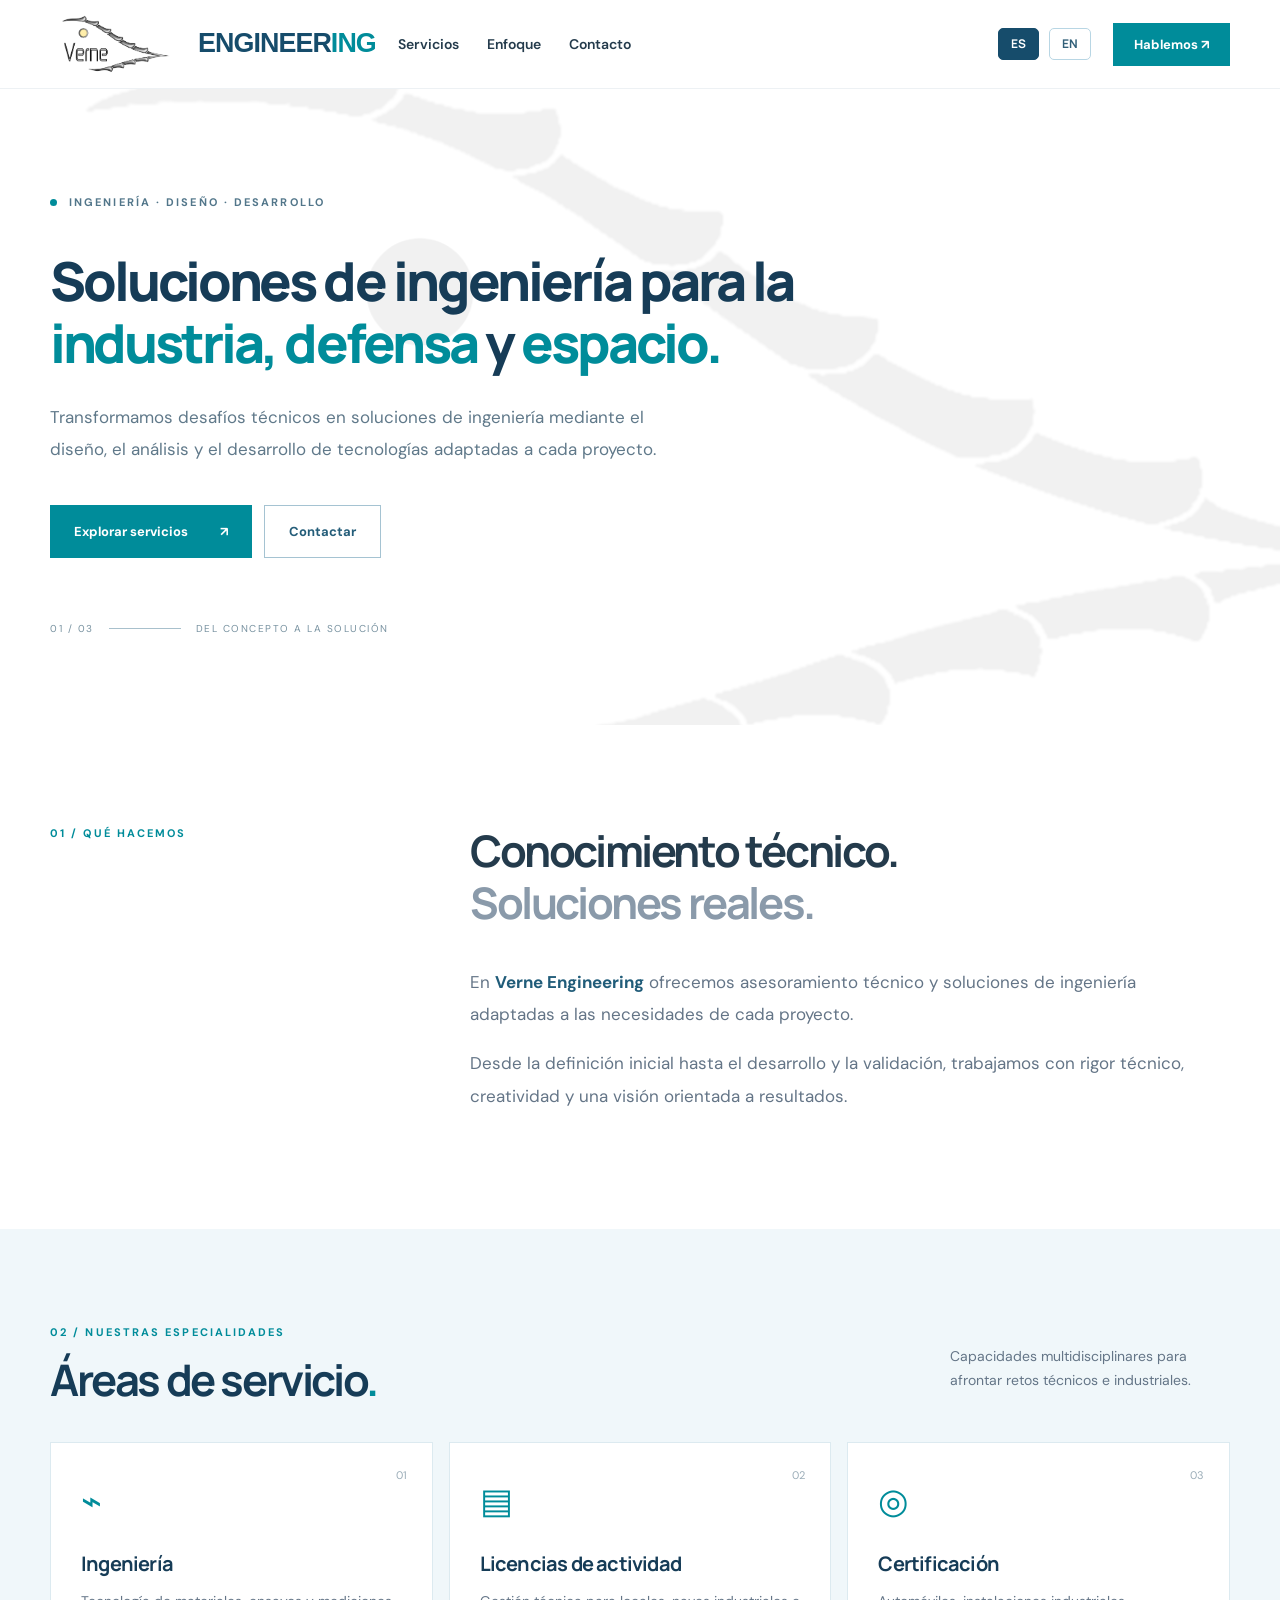
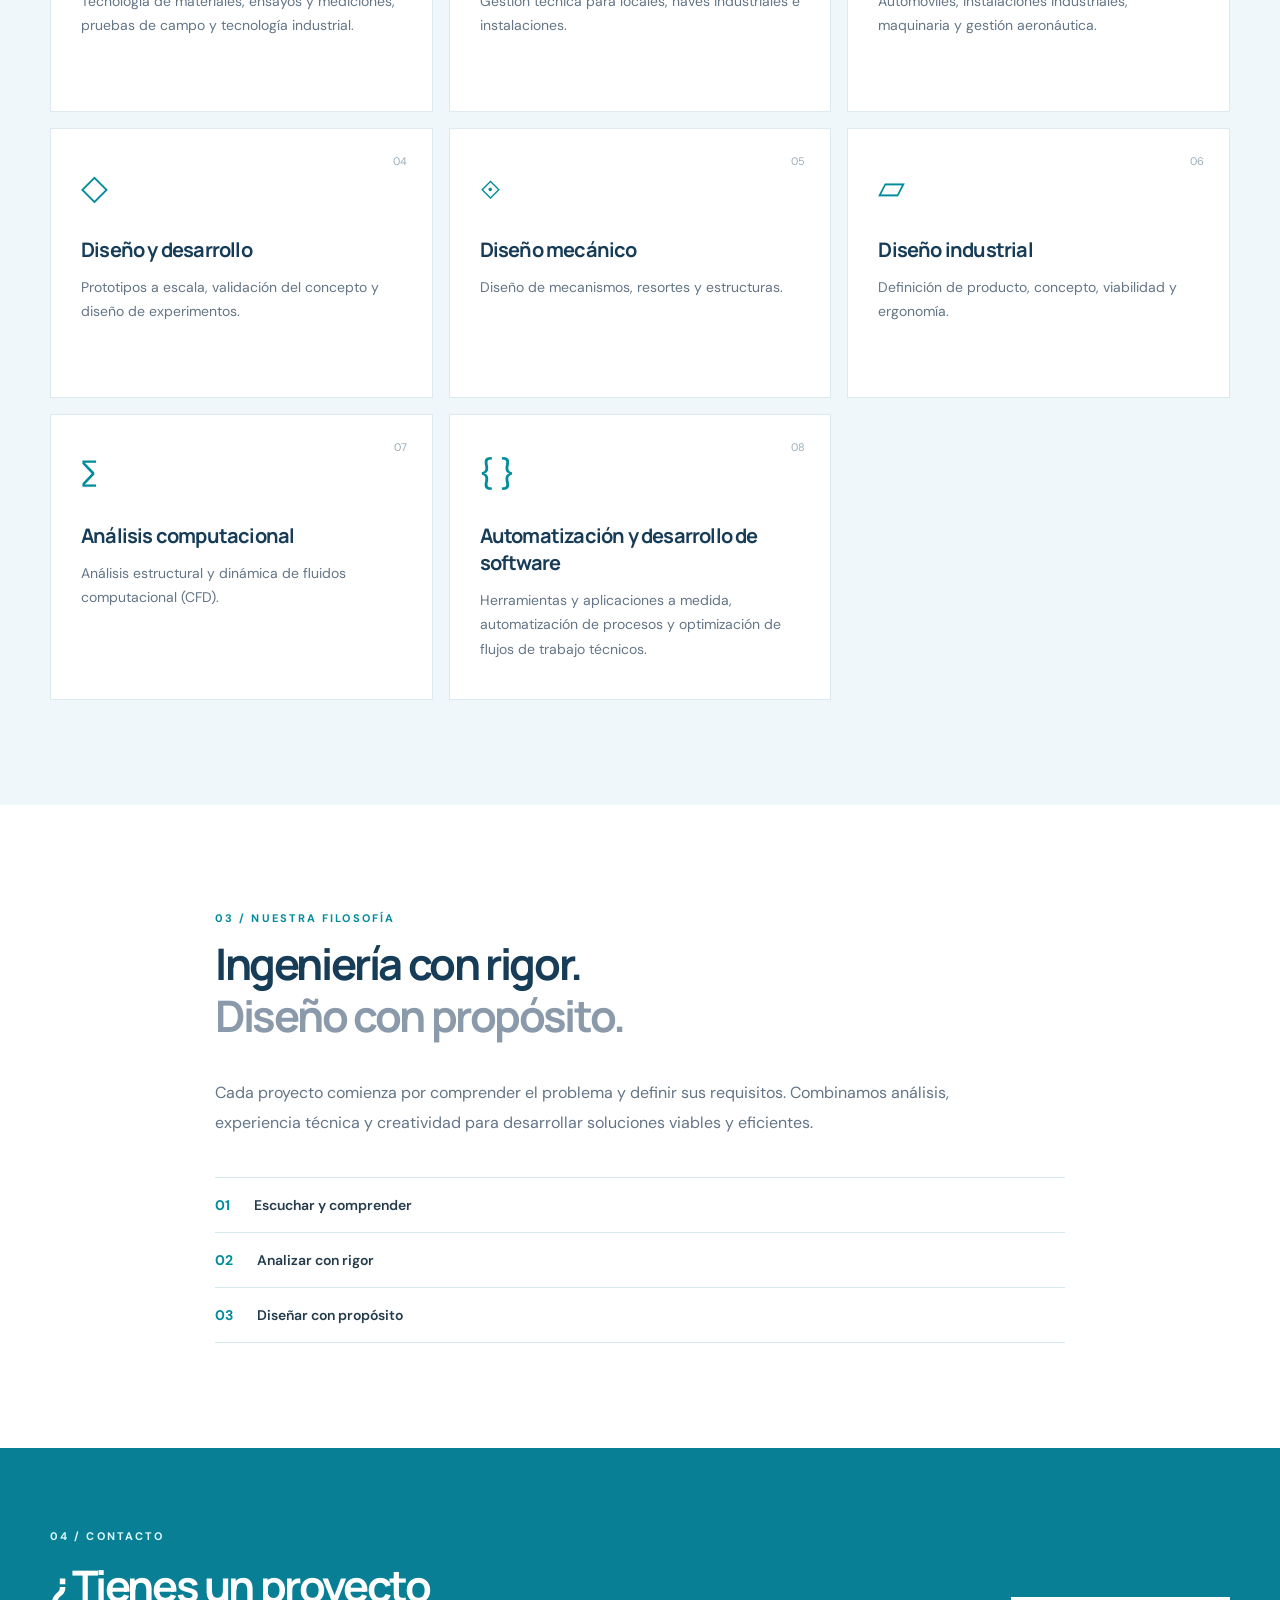
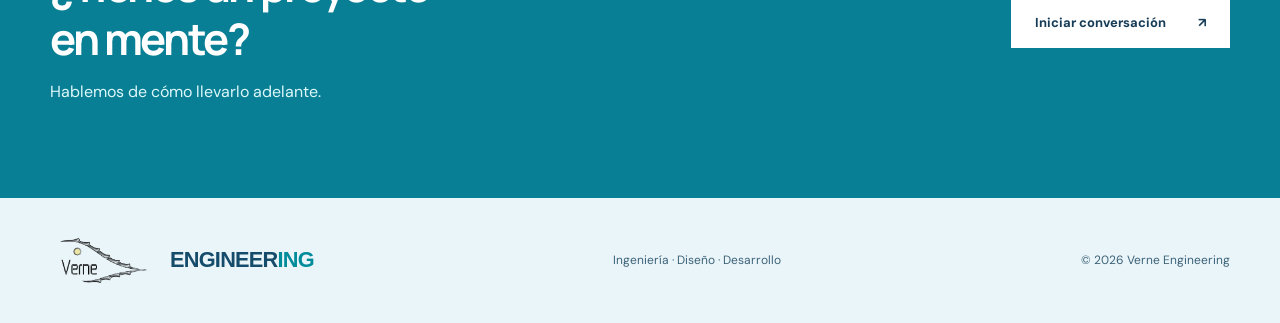
==== commit a7c847b4: "Fix typo in heading for engineering solutions" ====
--- a/index.html
+++ b/index.html
@@ -87,7 +87,7 @@
                     <h1>
                         Soluciones de ingeniería
                         para la <em>industria,</em>
-                        la <em>defensa</em> y el
+                        <em>defensa</em> y
                         <em>espacio.</em>
                     </h1>
 
--- a/styles.css
+++ b/styles.css
@@ -1,133 +1,191 @@
 
 @import url('https://fonts.googleapis.com/css2?family=DM+Sans:wght@400;500;600;700&family=Manrope:wght@400;500;600;700;800&display=swap');
 
-:root{--navy:#14283d;--navy2:#0c1e30;--teal:#00a9b7;--ink:#243447;--muted:#687889;--light:#f1f5f7;--line:#dfe7eb}*{box-sizing:border-box}html{scroll-behavior:smooth}body{margin:0;font-family:'DM Sans',Arial,sans-serif;color:var(--ink);background:#fff}a{text-decoration:none;color:inherit}.wrap{width:min(1180px,calc(100% - 48px));margin:auto}.header{background:#fff;border-bottom:1px solid var(--line);position:relative;z-index:5}.nav{height:88px;display:flex;align-items:center;justify-content:space-between;gap:30px}.brand{display:flex;align-items:center;gap:12px;font:800 21px/1 'Manrope',sans-serif;letter-spacing:.07em;color:var(--navy);white-space:nowrap}.brand small{display:block;font:600 9px/1.8 'DM Sans',sans-serif;letter-spacing:.32em}.mark{display:grid;place-items:center;width:42px;height:42px;background:var(--navy);color:white;font:800 28px 'Manrope',sans-serif;letter-spacing:-.13em}.mark span{color:var(--teal)}nav{display:flex;gap:32px;font-size:14px;font-weight:600}nav a:hover,nav a[aria-current]{color:var(--teal)}.nav-cta{background:var(--teal);color:white;padding:13px 21px;font-size:13px;font-weight:700}.nav-cta:hover,.primary:hover{background:#078e9a}.hero{background:var(--navy);color:white;overflow:hidden}.hero-grid{min-height:610px;display:grid;grid-template-columns:1.04fr .96fr}.hero-copy{padding:105px 38px 52px 0;display:flex;flex-direction:column;align-items:flex-start}.eyebrow,.section-label{font:700 11px/1.5 'DM Sans',sans-serif;letter-spacing:.19em;text-transform:uppercase}.eyebrow{color:#b7d8df;display:flex;align-items:center;gap:12px}.dot{display:inline-block;background:var(--teal);width:7px;height:7px;border-radius:50%}h1,h2,h3,p{margin-top:0}h1,h2,h3{font-family:'Manrope',sans-serif}h1{font-size:clamp(42px,4.4vw,67px);line-height:1.12;letter-spacing:-.055em;margin:26px 0 26px;font-weight:800}h1 em{font-style:normal;color:#57d6dc}.lead{font-size:17px;line-height:1.85;color:#c1d0db;max-width:530px}.actions{display:flex;gap:12px;margin-top:23px}.btn{display:inline-flex;align-items:center;justify-content:space-between;gap:32px;padding:17px 24px;font-size:13px;font-weight:700;transition:background .2s}.primary{background:var(--teal);color:white}.secondary{border:1px solid #72869a;color:white}.secondary:hover{background:#243f58}.hero-foot{display:flex;align-items:center;gap:15px;margin-top:auto;padding-top:60px;font-size:10px;letter-spacing:.15em;color:#93a7b7}.hero-foot .line{width:72px;height:1px;background:#6c8599}.hero-art{position:relative;overflow:hidden;background:radial-gradient(circle at 52% 50%,#294e68 0,#173149 45%,#10273b 75%);min-height:520px}.gridlines,.blueprint{background-image:linear-gradient(#ffffff0b 1px,transparent 1px),linear-gradient(90deg,#ffffff0b 1px,transparent 1px);background-size:35px 35px}.gridlines{position:absolute;inset:0}.orbit{position:absolute;border:1px solid #73c4ce65;border-radius:50%;left:50%;top:50%;transform:translate(-50%,-50%) rotate(-23deg)}.orbit-a{width:380px;height:380px}.orbit-b{width:280px;height:280px;border-style:dashed}.orbit-c{width:480px;height:170px;transform:translate(-50%,-50%) rotate(-37deg);border-color:#42cad277}.axis{position:absolute;background:#8ddde14d;left:50%;top:50%;transform-origin:center}.axis-a{width:1px;height:650px;transform:translate(-50%,-50%) rotate(45deg)}.axis-b{height:1px;width:650px;transform:translate(-50%,-50%) rotate(45deg)}.core{position:absolute;top:50%;left:50%;transform:translate(-50%,-50%);font:800 200px 'Manrope',sans-serif;color:#f5fcff;text-shadow:12px 12px 0 #00a9b780;letter-spacing:-.1em}.art-label{position:absolute;color:#a6d2db;font-size:10px;letter-spacing:.2em}.label-a{left:32px;top:35px}.label-b{right:24px;bottom:30px}.art-cross{position:absolute;right:55px;top:50px;font-size:30px;color:#3bb9c6}.intro{padding:100px 0;display:grid;grid-template-columns:1fr 2fr;gap:40px}.section-label{color:#0a9da9}.intro h2,.section-top h2,.approach h2,.contact-banner h2{font-size:clamp(32px,3.4vw,48px);letter-spacing:-.055em;line-height:1.2}.intro h2 span,.approach h2 span{color:#8a9aaa}.intro p:not(.section-label){max-width:720px;color:#647587;font-size:17px;line-height:1.9}.services{background:var(--light);padding:95px 0 105px}.section-top{display:flex;align-items:end;justify-content:space-between;gap:30px;margin-bottom:35px}.section-top h2{margin:14px 0 0}.section-top>p{max-width:280px;line-height:1.7;color:var(--muted);font-size:14px}.accent{color:var(--teal)}.service-grid{display:grid;grid-template-columns:repeat(3,1fr);gap:16px}.service{position:relative;background:#fff;padding:35px 30px 38px;min-height:270px;border:1px solid #e4ebee;transition:transform .2s,box-shadow .2s}.service:hover{transform:translateY(-4px);box-shadow:0 12px 30px #14283d12}.service-no{position:absolute;right:25px;top:25px;color:#9badb8;font-size:11px}.service-icon{color:var(--teal);font-size:35px;height:60px}.service h3{font-size:20px;letter-spacing:-.04em;margin:12px 0}.service p{font-size:14px;line-height:1.75;color:var(--muted);margin:0}.approach{display:grid;grid-template-columns:1fr 1fr;gap:90px;padding:120px 0;align-items:center}.approach-visual{height:460px;background:var(--navy);padding:30px}.blueprint{height:100%;position:relative;border:1px solid #ffffff20;overflow:hidden}.bp-circle{position:absolute;border:2px solid #62c8d3;border-radius:50%;width:230px;height:230px;top:50%;left:50%;transform:translate(-50%,-50%)}.bp-square{position:absolute;border:1px solid #80b7c3;width:180px;height:180px;top:50%;left:50%;transform:translate(-50%,-50%) rotate(45deg)}.bp-diag{position:absolute;width:350px;height:1px;background:#80b7c380;top:50%;left:50%;transform:translate(-50%,-50%) rotate(-45deg)}.blueprint span{position:absolute;bottom:20px;left:20px;font-size:10px;color:#a7c7d3;letter-spacing:.15em}.approach-copy>p:not(.section-label){line-height:1.9;color:var(--muted);font-size:16px}.principles{margin-top:38px;border-top:1px solid var(--line)}.principles div{display:flex;gap:24px;padding:18px 0;border-bottom:1px solid var(--line);font-size:14px;font-weight:600}.principles b{color:var(--teal)}.contact-banner{background:#00a0ae;color:white;padding:80px 0}.contact-inner{display:flex;justify-content:space-between;align-items:center;gap:30px}.contact-banner .section-label{color:#dcfaff}.contact-banner h2{margin:16px 0}.contact-banner p:last-child{color:#ddf8fa}.light{background:#fff;color:var(--navy)}.light:hover{background:#e4f6f7}footer{background:#0b1b2b;color:#b4c2ce}.footer-inner{min-height:125px;display:flex;justify-content:space-between;align-items:center;gap:24px;font-size:12px}.footer-inner .brand{color:white}.footer-inner .mark{background:#1d4056}.contact-page{background:var(--navy);color:white;min-height:calc(100vh - 213px);padding:100px 0 110px}.contact-page h1{max-width:900px}.contact-page .lead{max-width:680px}.contact-panel{margin-top:65px;background:#fff;color:var(--navy);display:grid;grid-template-columns:1.3fr .7fr}.contact-panel>div:first-child{padding:55px}.contact-panel h2{font-size:32px;letter-spacing:-.04em}.contact-panel p:not(.section-label){color:var(--muted);line-height:1.8}.email-link{display:inline-block;font-size:clamp(18px,2.3vw,28px);font-weight:800;color:#008c9a;margin:18px 0}.contact-panel .note{font-size:12px;max-width:480px}.contact-graphic{display:flex;flex-direction:column;justify-content:center;align-items:center;background:#eaf2f5;min-height:300px}.contact-graphic span{font:800 140px 'Manrope',sans-serif;color:#14364d}.contact-graphic small{font-size:10px;letter-spacing:.22em;color:#688190}@media(max-width:900px){.hero-grid{grid-template-columns:1fr}.hero-copy{padding:75px 0 65px}.hero-art{min-height:380px}.intro{grid-template-columns:1fr;padding:70px 0;gap:10px}.service-grid{grid-template-columns:repeat(2,1fr)}.approach{gap:40px;padding:80px 0}.nav-cta{display:none}}@media(max-width:620px){.wrap{width:min(100% - 34px,1180px)}.nav{height:auto;min-height:78px;flex-wrap:wrap;padding:14px 0;gap:12px}.brand{font-size:17px}.mark{width:36px;height:36px;font-size:23px}nav{width:100%;justify-content:space-between;gap:10px;font-size:12px;padding-top:10px}.hero-copy{padding:65px 0 50px}.hero-art{min-height:300px}.core{font-size:130px}.orbit-a{width:240px;height:240px}.orbit-b{width:180px;height:180px}.orbit-c{width:310px;height:110px}.actions{flex-wrap:wrap}.hero-foot{padding-top:50px}.services{padding:65px 0}.section-top{display:block}.service-grid{grid-template-columns:1fr}.service{min-height:210px}.approach{grid-template-columns:1fr;gap:40px;padding:65px 0}.approach-visual{height:310px}.contact-inner{align-items:flex-start;flex-direction:column}.footer-inner{padding:35px 0;align-items:flex-start;flex-direction:column}.contact-page{padding:65px 0}.contact-panel{grid-template-columns:1fr}.contact-panel>div:first-child{padding:30px}.contact-graphic{min-height:220px}.contact-graphic span{font-size:100px}}
-
-/* Logotipo Verne aprobado - primera reconstrucción */
-.brand{gap:7px;letter-spacing:0}.brand-logo{display:block;width:126px;height:auto;object-fit:contain}.brand-subtitle{font:700 10px/1.4 'DM Sans',sans-serif;letter-spacing:.2em;color:var(--navy);margin-left:-3px}.footer-inner .brand-subtitle{color:#fff}.core-logo{position:absolute;top:50%;left:50%;transform:translate(-50%,-50%);width:min(85%,420px);padding:24px;background:#fff;border-radius:2px;box-shadow:0 18px 70px #0004}.core-logo img{display:block;width:100%;height:auto}.contact-graphic img{display:block;max-width:80%;height:auto}.brand:focus-visible,.nav a:focus-visible,.btn:focus-visible{outline:3px solid var(--teal);outline-offset:4px}
-@media(max-width:620px){.brand-logo{width:95px}.brand-subtitle{font-size:8px;letter-spacing:.13em}.core-logo{width:78%;padding:12px}}
-
-/* V3: paleta azul claro, marca exclusiva en la cabecera */
-:root{--navy:#275b7b;--navy2:#1f4d6c;--teal:#087f94;--ink:#243b4c;--light:#f0f7fa;--line:#d8e8ef}
-.header{background:#f2f9fc}
-.hero{background:#dceff8;color:#173f59}
-.hero .eyebrow{color:#396c87}
-.hero h1 em{color:#087f94}
-.hero .lead{color:#41667c}
-.hero .secondary{color:#245d79;border-color:#86b2c9}
-.hero .secondary:hover{background:#c7e5f3}
-.hero-foot{color:#547d94}
-.hero-foot .line{background:#8db9cd}
-.hero-art{background:radial-gradient(circle at 52% 50%,#c7e5f3 0%,#a9d3e8 55%,#83bad5 100%)}
-.gridlines{background-image:linear-gradient(#ffffff55 1px,transparent 1px),linear-gradient(90deg,#ffffff55 1px,transparent 1px)}
-.orbit{border-color:#367b9c66}.orbit-c{border-color:#187e9a88}.axis{background:#2c7a9b55}.core{color:#e8f7ff;text-shadow:9px 9px 0 #3489ac70}.art-label{color:#2c6685}.art-cross{color:#237b9f}
-.contact-page{background:#dceff8;color:#173f59}.contact-page .eyebrow{color:#396c87}.contact-page h1 em{color:#087f94}.contact-page .lead{color:#41667c}
-footer{background:#d5eaf5;color:#3c6277}.footer-name{font:800 13px 'Manrope',sans-serif;letter-spacing:.14em;color:#24536f}
-.contact-symbol{font:800 145px 'Manrope',sans-serif;color:#80b6cf;line-height:1}
-.brand-logo{mix-blend-mode:multiply}
-
-/* V4: composición limpia sin paneles decorativos con V */
-.hero-grid{display:block;min-height:0}
-.hero-copy{max-width:900px;padding:100px 0 90px}
-.hero-copy h1{max-width:820px}
-.hero-copy .lead{max-width:720px}
-.hero-foot{margin-top:24px;padding-top:35px}
-.contact-panel{display:block;max-width:850px}
-.contact-panel>div:first-child{padding:55px 60px}
-.intro strong{color:#205c79;font-weight:700}
-@media(max-width:900px){.hero-copy{padding:75px 0 65px}}
-@media(max-width:620px){.hero-copy{padding:60px 0 55px}.contact-panel>div:first-child{padding:30px}}
-
-/* V5: filosofía sin panel METHOD 001 y firma corporativa más legible */
-.approach{display:block;max-width:1180px;padding:95px 0}
-.approach-copy{max-width:850px;margin:0 auto}
-.approach-copy h2{max-width:740px}
-.approach-copy>p:not(.section-label){max-width:760px}
-.brand{gap:18px;flex-shrink:0}
-.brand-logo{width:132px;height:auto}
-.brand-subtitle{font-family:'Manrope',Arial,sans-serif;font-size:17px;line-height:1.2;font-weight:800;letter-spacing:.09em;color:#164c6b;margin-left:0}
-@media(max-width:900px){.brand{gap:12px}.brand-logo{width:115px}.brand-subtitle{font-size:15px;letter-spacing:.06em}.approach{padding:75px 0}}
-@media(max-width:620px){.brand{gap:9px}.brand-logo{width:94px}.brand-subtitle{font-size:13px;letter-spacing:.035em}.approach{padding:65px 0}}
-
-/* V6: ENGINEER / ING con jerarquía visual y colores corporativos */
-.brand{gap:16px}
-.brand-subtitle{display:inline-flex;align-items:baseline;font-family:'Manrope',Arial,sans-serif;font-size:clamp(21px,2.1vw,27px);line-height:1.1;font-weight:850;letter-spacing:.015em;margin-left:0;white-space:nowrap}
-.brand-engineer{color:#164c6b}
-.brand-ing{color:#008c9a}
-@media(max-width:900px){.brand{gap:10px}.brand-logo{width:110px}.brand-subtitle{font-size:21px;letter-spacing:0}}
-@media(max-width:620px){.brand{gap:8px}.brand-logo{width:88px}.brand-subtitle{font-size:clamp(16px,4.3vw,20px);letter-spacing:-.02em}}
-
-/* V7: tipografía redondeada próxima a la del logotipo y firma completa en pie */
-@font-face{font-family:"Comfortaa Verne";src:local("Comfortaa");font-display:swap}
-.brand-subtitle{font-family:"Comfortaa Verne","Arial Rounded MT Bold","Trebuchet MS",sans-serif;font-weight:700;letter-spacing:-.035em;font-size:clamp(21px,2.1vw,27px)}
-.footer-inner{gap:22px;flex-wrap:wrap}
-.footer-brand{gap:12px;flex-shrink:1}
-.footer-brand .brand-logo{width:108px}
-.footer-brand .brand-subtitle{font-size:clamp(17px,1.7vw,22px)}
-.footer-inner .brand-engineer{color:#164c6b}
-.footer-inner .brand-ing{color:#008c9a}
-@media(max-width:620px){.brand-subtitle{font-size:clamp(15px,4.1vw,19px)}.footer-brand .brand-logo{width:90px}.footer-brand .brand-subtitle{font-size:17px}}
-
-/* V9: selector bilingüe ES / EN */
-.lang-switch{display:inline-flex;gap:5px;align-items:center;white-space:nowrap;font:700 12px/1.2 'Manrope',Arial,sans-serif;letter-spacing:.05em;margin-left:auto}
-.lang-switch a{color:#315f78;text-decoration:none;border:1px solid #b8d6e4;border-radius:5px;padding:8px 9px}
-.lang-switch a[aria-current="page"]{background:#164c6b;color:#fff;border-color:#164c6b}
-.lang-switch a:hover{border-color:#008c9a}
-@media(max-width:900px){.lang-switch{margin-left:0}}
-@media(max-width:620px){.lang-switch{font-size:11px}.lang-switch a{padding:6px 7px}}
-
-/* V9.1: mejora visual del selector de idiomas */
+/* ==========================================
+   VERNE ENGINEERING
+   VERSION V11.2
+   ========================================== */
+
+:root {
+    --navy: #163c57;
+    --navy2: #164c6b;
+    --teal: #008c9a;
+    --ink: #243b4c;
+    --muted: #647587;
+    --light: #eaf5fa;
+    --line: #d8e8ef;
+}
+
+* {
+    box-sizing: border-box;
+}
+
+html {
+    scroll-behavior: smooth;
+}
+
+body {
+    margin: 0;
+    background: #fff;
+    color: var(--ink);
+    font-family: 'DM Sans', Arial, sans-serif;
+}
+
+a {
+    color: inherit;
+    text-decoration: none;
+}
+
+h1, h2, h3, p {
+    margin-top: 0;
+}
+
+h1, h2, h3 {
+    font-family: 'Manrope', Arial, sans-serif;
+}
+
+.wrap {
+    width: min(1180px, calc(100% - 48px));
+    margin-left: auto;
+    margin-right: auto;
+}
+
+/* CABECERA */
+
+.header {
+    position: relative;
+    z-index: 20;
+    background: #fff;
+    border-bottom: 1px solid #edf1f4;
+}
+
+.nav {
+    min-height: 88px;
+    display: flex;
+    align-items: center;
+    justify-content: space-between;
+    gap: 22px;
+}
+
+.brand {
+    display: flex;
+    align-items: center;
+    gap: 16px;
+    flex-shrink: 0;
+    white-space: nowrap;
+}
+
+.brand-logo {
+    display: block;
+    width: 132px;
+    height: auto;
+    object-fit: contain;
+    mix-blend-mode: multiply;
+}
+
+.brand-subtitle {
+    display: inline-flex;
+    align-items: baseline;
+    font-family: "Arial Rounded MT Bold", "Trebuchet MS", sans-serif;
+    font-size: clamp(21px, 2.1vw, 27px);
+    font-weight: 700;
+    letter-spacing: -.035em;
+    line-height: 1.1;
+    white-space: nowrap;
+}
+
+.brand-engineer {
+    color: #164c6b;
+}
+
+.brand-ing {
+    color: var(--teal);
+}
+
+nav {
+    display: flex;
+    align-items: center;
+    gap: 28px;
+    font-size: 14px;
+    font-weight: 600;
+}
+
+nav a:hover,
+nav a[aria-current] {
+    color: var(--teal);
+}
+
+.nav-cta {
+    padding: 13px 21px;
+    background: var(--teal);
+    color: white;
+    font-size: 13px;
+    font-weight: 700;
+    white-space: nowrap;
+}
+
+.nav-cta:hover {
+    background: #087580;
+}
+
+/* IDIOMAS */
+
 .lang-switch {
     display: inline-flex;
     align-items: center;
     gap: 10px;
     margin-left: auto;
+    white-space: nowrap;
+    font: 700 12px/1.2 'Manrope', sans-serif;
 }
 
 .lang-switch a {
     display: inline-block;
     padding: 8px 12px;
+    color: #315f78;
+    border: 1px solid #b8d6e4;
     border-radius: 5px;
     text-align: center;
 }
 
-@media (max-width: 900px) {
-    .lang-switch {
-        margin-left: 0;
-    }
-}
-
-@media (max-width: 620px) {
-    .lang-switch {
-        gap: 8px;
-    }
-
-    .lang-switch a {
-        padding: 6px 9px;
-    }
-}
-
-/* V10.1 - Símbolo Verne en la portada y secciones */
-
-/* Portada azul claro */
+.lang-switch a[aria-current="page"] {
+    background: var(--navy2);
+    color: #fff;
+    border-color: var(--navy2);
+}
+
+.lang-switch a:hover {
+    border-color: var(--teal);
+}
+
+/* ==========================================
+   PORTADA BLANCA
+   ========================================== */
+
 .hero {
     position: relative;
     isolation: isolate;
     overflow: hidden;
-}
-
-/* Símbolo grande a la derecha */
+    background: #fff;
+    color: var(--navy);
+}
+
+/* Simbolo original de Verne */
+
+
+
+
 .hero::before {
     content: "";
     position: absolute;
-    z-index: 0;
+    z-index: -1;
     pointer-events: none;
 
-    width: min(75vw, 1200px);
-    height: 850px;
-
     top: 50%;
-    right: -13%;
+    right: -18%;
+
+    width: 1450px;
+    height: 1350px;
 
     transform: translateY(-50%);
 
@@ -136,103 +194,912 @@
     background-position: center;
     background-size: contain;
 
-    opacity: 0.18;
-}
-
-/* Textos y botones por delante del símbolo */
+    opacity: 0.055;
+}
+
+
 .hero-grid {
+    display: block;
     position: relative;
-    z-index: 1;
-}
-
-/* Secciones inferiores */
-.intro,
-.services,
+    min-height: 600px;
+}
+
+.hero-copy {
+    position: relative;
+    max-width: 790px;
+    padding: 105px 0 90px;
+
+    display: flex;
+    flex-direction: column;
+    align-items: flex-start;
+}
+
+.eyebrow,
+.section-label {
+    font: 700 11px/1.5 'DM Sans', sans-serif;
+    letter-spacing: .19em;
+    text-transform: uppercase;
+}
+
+.eyebrow {
+    display: flex;
+    align-items: center;
+    gap: 12px;
+    color: #52768a;
+}
+
+.dot {
+    display: inline-block;
+    width: 7px;
+    height: 7px;
+    background: var(--teal);
+    border-radius: 50%;
+}
+
+.hero h1 {
+    max-width: 790px;
+    margin: 28px 0;
+    color: var(--navy);
+
+    font-size: clamp(40px, 4.2vw, 64px);
+    font-weight: 800;
+    line-height: 1.16;
+    letter-spacing: -.055em;
+}
+
+.hero h1 em {
+    color: var(--teal);
+    font-style: normal;
+}
+
+.lead {
+    max-width: 650px;
+    color: #60798a;
+    font-size: 17px;
+    line-height: 1.85;
+}
+
+.actions {
+    display: flex;
+    flex-wrap: wrap;
+    gap: 12px;
+    margin-top: 23px;
+}
+
+.btn {
+    display: inline-flex;
+    align-items: center;
+    justify-content: space-between;
+    gap: 32px;
+    padding: 17px 24px;
+    font-size: 13px;
+    font-weight: 700;
+    transition: background .2s;
+}
+
+.primary {
+    background: var(--teal);
+    color: white;
+}
+
+.primary:hover {
+    background: #087580;
+}
+
+.secondary {
+    color: #245d79;
+    border: 1px solid #a5c3d2;
+}
+
+.secondary:hover {
+    background: #eaf5fa;
+}
+
+.hero-foot {
+    display: flex;
+    align-items: center;
+    gap: 15px;
+    margin-top: 44px;
+    padding-top: 20px;
+    color: #7892a0;
+    font-size: 10px;
+    letter-spacing: .15em;
+}
+
+.hero-foot .line {
+    width: 72px;
+    height: 1px;
+    background: #a8c0cc;
+}
+
+/* ==========================================
+   QUE HACEMOS
+   ========================================== */
+
+.intro {
+    display: grid;
+    grid-template-columns: 1fr 2fr;
+    gap: 40px;
+    padding: 100px 0;
+}
+
+.section-label {
+    color: var(--teal);
+}
+
+.intro h2,
+.section-top h2,
+.approach h2,
+.contact-banner h2 {
+    font-size: clamp(32px, 3.4vw, 48px);
+    line-height: 1.2;
+    letter-spacing: -.055em;
+}
+
+.intro h2 span,
+.approach h2 span {
+    color: #8a9aaa;
+}
+
+.intro p:not(.section-label) {
+    max-width: 720px;
+    color: var(--muted);
+    font-size: 17px;
+    line-height: 1.9;
+}
+
+.intro strong {
+    color: #205c79;
+}
+
+/* Nueva seccion de tres pilares */
+
+.pillars-section {
+    background: var(--light);
+    padding: 85px 0 95px;
+}
+
+.pillars-heading {
+    max-width: 760px;
+    margin-bottom: 45px;
+}
+
+.pillars-heading h2 {
+    color: var(--navy);
+    font-size: clamp(32px, 3.4vw, 48px);
+    letter-spacing: -.05em;
+    line-height: 1.2;
+}
+
+.pillars-heading p:not(.section-label) {
+    color: var(--muted);
+    font-size: 16px;
+    line-height: 1.8;
+}
+
+.pillars-grid {
+    display: grid;
+    grid-template-columns: repeat(3, minmax(0, 1fr));
+    gap: 24px;
+}
+
+.pillar {
+    padding: 28px 0;
+    border-top: 2px solid #b8d6e4;
+}
+
+.pillar-number {
+    display: block;
+    margin-bottom: 20px;
+    color: var(--teal);
+    font-size: 12px;
+    font-weight: 700;
+    letter-spacing: .12em;
+}
+
+.pillar h3 {
+    margin-bottom: 14px;
+    color: var(--navy);
+    font-size: 24px;
+    letter-spacing: -.04em;
+}
+
+.pillar p {
+    max-width: 340px;
+    color: var(--muted);
+    font-size: 15px;
+    line-height: 1.8;
+}
+
+/* ==========================================
+   SERVICIOS
+   ========================================== */
+
+.services {
+    background: #f0f7fa;
+    padding: 95px 0 105px;
+}
+
+.section-top {
+    display: flex;
+    align-items: end;
+    justify-content: space-between;
+    gap: 30px;
+    margin-bottom: 35px;
+}
+
+.section-top h2 {
+    margin: 14px 0 0;
+    color: var(--navy);
+}
+
+.section-top > p {
+    max-width: 280px;
+    color: var(--muted);
+    font-size: 14px;
+    line-height: 1.7;
+}
+
+.accent {
+    color: var(--teal);
+}
+
+.service-grid {
+    display: grid;
+    grid-template-columns: repeat(3, minmax(0, 1fr));
+    gap: 16px;
+}
+
+.service {
+    position: relative;
+    min-height: 270px;
+    padding: 35px 30px 38px;
+    background: white;
+    border: 1px solid #dceaf0;
+    transition: transform .2s, box-shadow .2s;
+}
+
+.service:hover {
+    transform: translateY(-4px);
+    box-shadow: 0 12px 30px #14283d12;
+}
+
+.service-no {
+    position: absolute;
+    top: 25px;
+    right: 25px;
+    color: #9badb8;
+    font-size: 11px;
+}
+
+.service-icon {
+    height: 60px;
+    color: var(--teal);
+    font-size: 35px;
+}
+
+.service h3 {
+    margin: 12px 0;
+    color: var(--navy);
+    font-size: 20px;
+    letter-spacing: -.04em;
+}
+
+.service p {
+    margin: 0;
+    color: var(--muted);
+    font-size: 14px;
+    line-height: 1.75;
+}
+
+/* ==========================================
+   ENFOQUE
+   ========================================== */
+
 .approach {
+    display: block;
+    max-width: 1180px;
+    padding: 105px 0;
+}
+
+.approach-copy {
+    max-width: 850px;
+    margin: 0 auto;
+}
+
+.approach-copy h2 {
+    max-width: 740px;
+    color: var(--navy);
+}
+
+.approach-copy > p:not(.section-label) {
+    max-width: 760px;
+    color: var(--muted);
+    font-size: 16px;
+    line-height: 1.9;
+}
+
+.principles {
+    margin-top: 38px;
+    border-top: 1px solid var(--line);
+}
+
+.principles div {
+    display: flex;
+    gap: 24px;
+    padding: 18px 0;
+    border-bottom: 1px solid var(--line);
+    font-size: 14px;
+    font-weight: 600;
+}
+
+.principles b {
+    color: var(--teal);
+}
+
+/* ==========================================
+   CONTACTO DESTACADO
+   ========================================== */
+
+.contact-banner {
+    background: #087f94;
+    color: white;
+    padding: 80px 0;
+}
+
+.contact-inner {
+    display: flex;
+    justify-content: space-between;
+    align-items: center;
+    gap: 30px;
+}
+
+.contact-banner .section-label {
+    color: #dcfaff;
+}
+
+.contact-banner h2 {
+    margin: 16px 0;
+}
+
+.contact-banner p:last-child {
+    color: #ddf8fa;
+}
+
+.light {
+    background: white;
+    color: var(--navy);
+}
+
+.light:hover {
+    background: #e4f6f7;
+}
+
+/* ==========================================
+   PIE DE PAGINA
+   ========================================== */
+
+footer {
+    background: #eaf5fa;
+    color: #3c6277;
+}
+
+.footer-inner {
+    min-height: 125px;
+    display: flex;
+    justify-content: space-between;
+    align-items: center;
+    flex-wrap: wrap;
+    gap: 22px;
+    font-size: 12px;
+}
+
+.footer-brand {
+    gap: 12px;
+    flex-shrink: 1;
+}
+
+.footer-brand .brand-logo {
+    width: 108px;
+}
+
+.footer-brand .brand-subtitle {
+    font-size: clamp(17px, 1.7vw, 22px);
+}
+
+.footer-name {
+    color: #24536f;
+    font: 800 13px 'Manrope', sans-serif;
+    letter-spacing: .14em;
+}
+
+/* ==========================================
+   PAGINAS DE CONTACTO
+   ========================================== */
+
+.contact-page {
+    min-height: calc(100vh - 213px);
+    padding: 100px 0 110px;
+    background: #dceff8;
+    color: #173f59;
+}
+
+.contact-page h1 {
+    max-width: 900px;
+    margin: 26px 0;
+    font-size: clamp(42px, 4.4vw, 67px);
+    line-height: 1.12;
+    letter-spacing: -.055em;
+}
+
+.contact-page h1 em {
+    color: var(--teal);
+    font-style: normal;
+}
+
+.contact-page .eyebrow {
+    color: #396c87;
+}
+
+.contact-page .lead {
+    max-width: 680px;
+    color: #41667c;
+}
+
+.contact-panel {
+    display: block;
+    max-width: 850px;
+    margin-top: 65px;
+    background: white;
+    color: var(--navy);
+}
+
+.contact-panel > div:first-child {
+    padding: 55px 60px;
+}
+
+.contact-panel h2 {
+    font-size: 32px;
+    letter-spacing: -.04em;
+}
+
+.contact-panel p:not(.section-label) {
+    color: var(--muted);
+    line-height: 1.8;
+}
+
+.email-link {
+    display: inline-block;
+    margin: 18px 0;
+    color: var(--teal);
+    font-size: clamp(18px, 2.3vw, 28px);
+    font-weight: 800;
+}
+
+.contact-panel .note {
+    max-width: 480px;
+    font-size: 12px;
+}
+
+.contact-graphic {
+    display: flex;
+    flex-direction: column;
+    justify-content: center;
+    align-items: center;
+    min-height: 300px;
+    background: #eaf2f5;
+}
+
+.contact-graphic img {
+    display: block;
+    max-width: 80%;
+    height: auto;
+}
+
+.contact-graphic span {
+    color: #14364d;
+    font: 800 140px 'Manrope', sans-serif;
+}
+
+.contact-graphic small {
+    color: #688190;
+    font-size: 10px;
+    letter-spacing: .22em;
+}
+
+.contact-symbol {
+    color: #80b6cf;
+    font: 800 145px 'Manrope', sans-serif;
+    line-height: 1;
+}
+
+/* Compatibilidad con elementos anteriores */
+
+.hero-art {
     position: relative;
-    isolation: isolate;
-}
-
-/* Marcas de agua */
-.intro::before,
-.services::before,
-.approach::before {
-    content: "";
-    position: absolute;
-    z-index: 0;
-    pointer-events: none;
-
-    width: min(85vw, 1050px);
-    height: 550px;
-
-    background-image: url("verne-simbolo-transparente.png");
-    background-repeat: no-repeat;
-    background-position: center;
-    background-size: contain;
-
-    opacity: 0.12;
-}
-
-/* Presentación */
-.intro::before {
-    top: -100px;
-    right: -12%;
-}
-
-/* Servicios */
-.services::before {
-    top: -150px;
-    left: -10%;
-}
-
-/* Filosofía */
-.approach::before {
-    top: -170px;
-    right: -12%;
-}
-
-/* Contenido por delante de las marcas de agua */
-.intro > *,
-.services > *,
-.approach > * {
+    overflow: hidden;
+    min-height: 520px;
+}
+
+.gridlines,
+.blueprint {
+    background-image:
+        linear-gradient(#ffffff55 1px, transparent 1px),
+        linear-gradient(90deg, #ffffff55 1px, transparent 1px);
+    background-size: 35px 35px;
+}
+
+.gridlines {
+    position: absolute;
+    inset: 0;
+}
+
+.orbit {
+    position: absolute;
+    left: 50%;
+    top: 50%;
+    transform: translate(-50%, -50%) rotate(-23deg);
+    border: 1px solid #367b9c66;
+    border-radius: 50%;
+}
+
+.orbit-a {
+    width: 380px;
+    height: 380px;
+}
+
+.orbit-b {
+    width: 280px;
+    height: 280px;
+    border-style: dashed;
+}
+
+.orbit-c {
+    width: 480px;
+    height: 170px;
+    transform: translate(-50%, -50%) rotate(-37deg);
+}
+
+.axis {
+    position: absolute;
+    left: 50%;
+    top: 50%;
+    background: #2c7a9b55;
+}
+
+.axis-a {
+    width: 1px;
+    height: 650px;
+}
+
+.axis-b {
+    width: 650px;
+    height: 1px;
+}
+
+.core {
+    position: absolute;
+    top: 50%;
+    left: 50%;
+    transform: translate(-50%, -50%);
+    color: #e8f7ff;
+    font: 800 200px 'Manrope', sans-serif;
+}
+
+.core-logo {
+    position: absolute;
+    top: 50%;
+    left: 50%;
+    transform: translate(-50%, -50%);
+    width: min(85%, 420px);
+    padding: 24px;
+    background: white;
+}
+
+.core-logo img {
+    display: block;
+    width: 100%;
+    height: auto;
+}
+
+.art-label {
+    position: absolute;
+    color: #2c6685;
+    font-size: 10px;
+    letter-spacing: .2em;
+}
+
+.label-a {
+    left: 32px;
+    top: 35px;
+}
+
+.label-b {
+    right: 24px;
+    bottom: 30px;
+}
+
+.art-cross {
+    position: absolute;
+    right: 55px;
+    top: 50px;
+    font-size: 30px;
+    color: #237b9f;
+}
+
+.approach-visual {
+    height: 460px;
+    padding: 30px;
+    background: var(--navy);
+}
+
+.blueprint {
     position: relative;
-    z-index: 1;
-}
-
-/* Adaptación a tabletas */
+    height: 100%;
+    overflow: hidden;
+}
+
+.bp-circle {
+    position: absolute;
+    width: 230px;
+    height: 230px;
+    top: 50%;
+    left: 50%;
+    transform: translate(-50%, -50%);
+    border: 2px solid #62c8d3;
+    border-radius: 50%;
+}
+
+.bp-square {
+    position: absolute;
+    width: 180px;
+    height: 180px;
+    top: 50%;
+    left: 50%;
+    transform: translate(-50%, -50%) rotate(45deg);
+    border: 1px solid #80b7c3;
+}
+
+.bp-diag {
+    position: absolute;
+    width: 350px;
+    height: 1px;
+    top: 50%;
+    left: 50%;
+    transform: translate(-50%, -50%) rotate(-45deg);
+    background: #80b7c380;
+}
+
+.blueprint span {
+    position: absolute;
+    bottom: 20px;
+    left: 20px;
+    color: #a7c7d3;
+    font-size: 10px;
+    letter-spacing: .15em;
+}
+
+/* ACCESIBILIDAD */
+
+.brand:focus-visible,
+nav a:focus-visible,
+.btn:focus-visible,
+.lang-switch a:focus-visible {
+    outline: 3px solid var(--teal);
+    outline-offset: 4px;
+}
+
+/* ==========================================
+   TABLET
+   ========================================== */
+
 @media (max-width: 900px) {
+
+    .nav {
+        gap: 14px;
+    }
+
+    .brand {
+        gap: 10px;
+    }
+
+    .brand-logo {
+        width: 110px;
+    }
+
+    .brand-subtitle {
+        font-size: 21px;
+    }
+
+    nav {
+        gap: 16px;
+    }
+
+    .nav-cta {
+        display: none;
+    }
+
+    .lang-switch {
+        margin-left: 0;
+    }
+
+    .hero-copy {
+        padding: 80px 0 75px;
+    }
+
     .hero::before {
-        width: 90vw;
-        height: 650px;
-        right: -25%;
-        opacity: 0.12;
-    }
-}
-
-/* Adaptación a móviles */
+        width: 80vw;
+        height: 550px;
+        right: -30%;
+        opacity: .045;
+    }
+
+    .intro {
+        grid-template-columns: 1fr;
+        gap: 10px;
+        padding: 70px 0;
+    }
+
+    .pillars-grid {
+        gap: 18px;
+    }
+
+    .service-grid {
+        grid-template-columns: repeat(2, minmax(0, 1fr));
+    }
+
+    .approach {
+        padding: 80px 0;
+    }
+
+    .contact-page {
+        padding: 75px 0;
+    }
+}
+
+/* ==========================================
+   MOVIL
+   ========================================== */
+
 @media (max-width: 620px) {
+
+    .wrap {
+        width: min(100% - 34px, 1180px);
+    }
+
+    .nav {
+        min-height: 78px;
+        flex-wrap: wrap;
+        padding: 14px 0;
+        gap: 12px;
+    }
+
+    .brand {
+        gap: 8px;
+    }
+
+    .brand-logo {
+        width: 88px;
+    }
+
+    .brand-subtitle {
+        font-size: clamp(15px, 4.1vw, 19px);
+    }
+
+    nav {
+        width: 100%;
+        justify-content: space-between;
+        gap: 10px;
+        padding-top: 10px;
+        font-size: 12px;
+    }
+
+    .lang-switch {
+        gap: 8px;
+        font-size: 11px;
+    }
+
+    .lang-switch a {
+        padding: 6px 9px;
+    }
+
+    .hero-grid {
+        min-height: 0;
+    }
+
+    .hero-copy {
+        padding: 70px 0 65px;
+    }
+
+    .hero h1 {
+        font-size: clamp(37px, 9vw, 52px);
+    }
+
+    .lead {
+        font-size: 16px;
+    }
+
     .hero::before {
-        width: 115vw;
-        height: 450px;
-        top: 55%;
-        right: -45%;
-        opacity: 0.08;
-    }
-
-    .intro::before,
-    .services::before,
-    .approach::before {
-        width: 95vw;
-        height: 330px;
-        opacity: 0.06;
-    }
-
-    .intro::before,
-    .approach::before {
-        right: -5%;
-    }
-
-    .services::before {
-        left: -5%;
-    }
-}
+        width: 105vw;
+        height: 400px;
+        top: 50%;
+        right: -60%;
+        opacity: .035;
+    }
+
+    .hero-foot {
+        padding-top: 25px;
+    }
+
+    .intro {
+        padding: 65px 0;
+    }
+
+    .pillars-section {
+        padding: 65px 0;
+    }
+
+    .pillars-grid {
+        grid-template-columns: 1fr;
+        gap: 8px;
+    }
+
+    .pillar {
+        padding: 20px 0;
+    }
+
+    .services {
+        padding: 65px 0;
+    }
+
+    .section-top {
+        display: block;
+    }
+
+    .service-grid {
+        grid-template-columns: 1fr;
+    }
+
+    .service {
+        min-height: 210px;
+    }
+
+    .approach {
+        padding: 65px 0;
+    }
+
+    .contact-inner {
+        flex-direction: column;
+        align-items: flex-start;
+    }
+
+    .footer-inner {
+        flex-direction: column;
+        align-items: flex-start;
+        padding: 35px 0;
+    }
+
+    .footer-brand .brand-logo {
+        width: 90px;
+    }
+
+    .footer-brand .brand-subtitle {
+        font-size: 17px;
+    }
+
+    .contact-page {
+        padding: 65px 0;
+    }
+
+    .contact-panel > div:first-child {
+        padding: 30px;
+    }
+
+    .contact-graphic {
+        min-height: 220px;
+    }
+
+    .contact-graphic span {
+        font-size: 100px;
+    }
+}
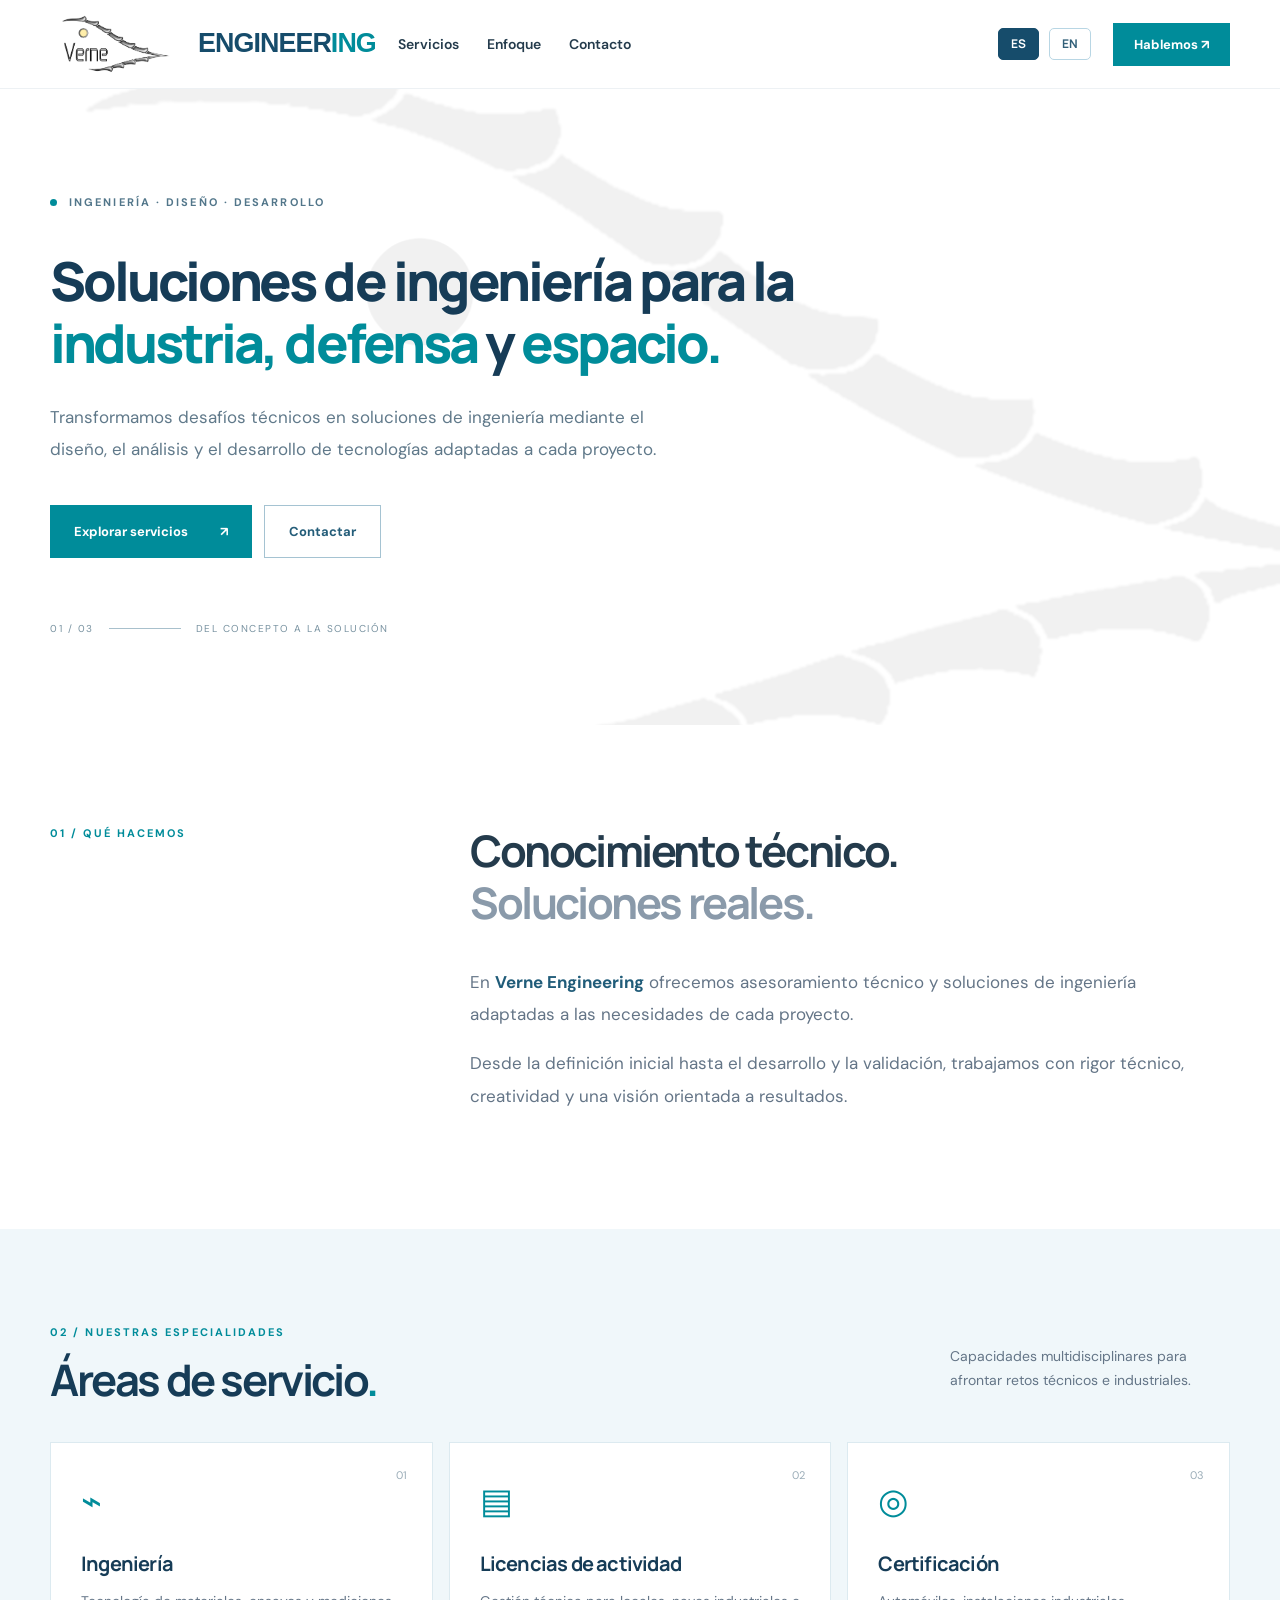
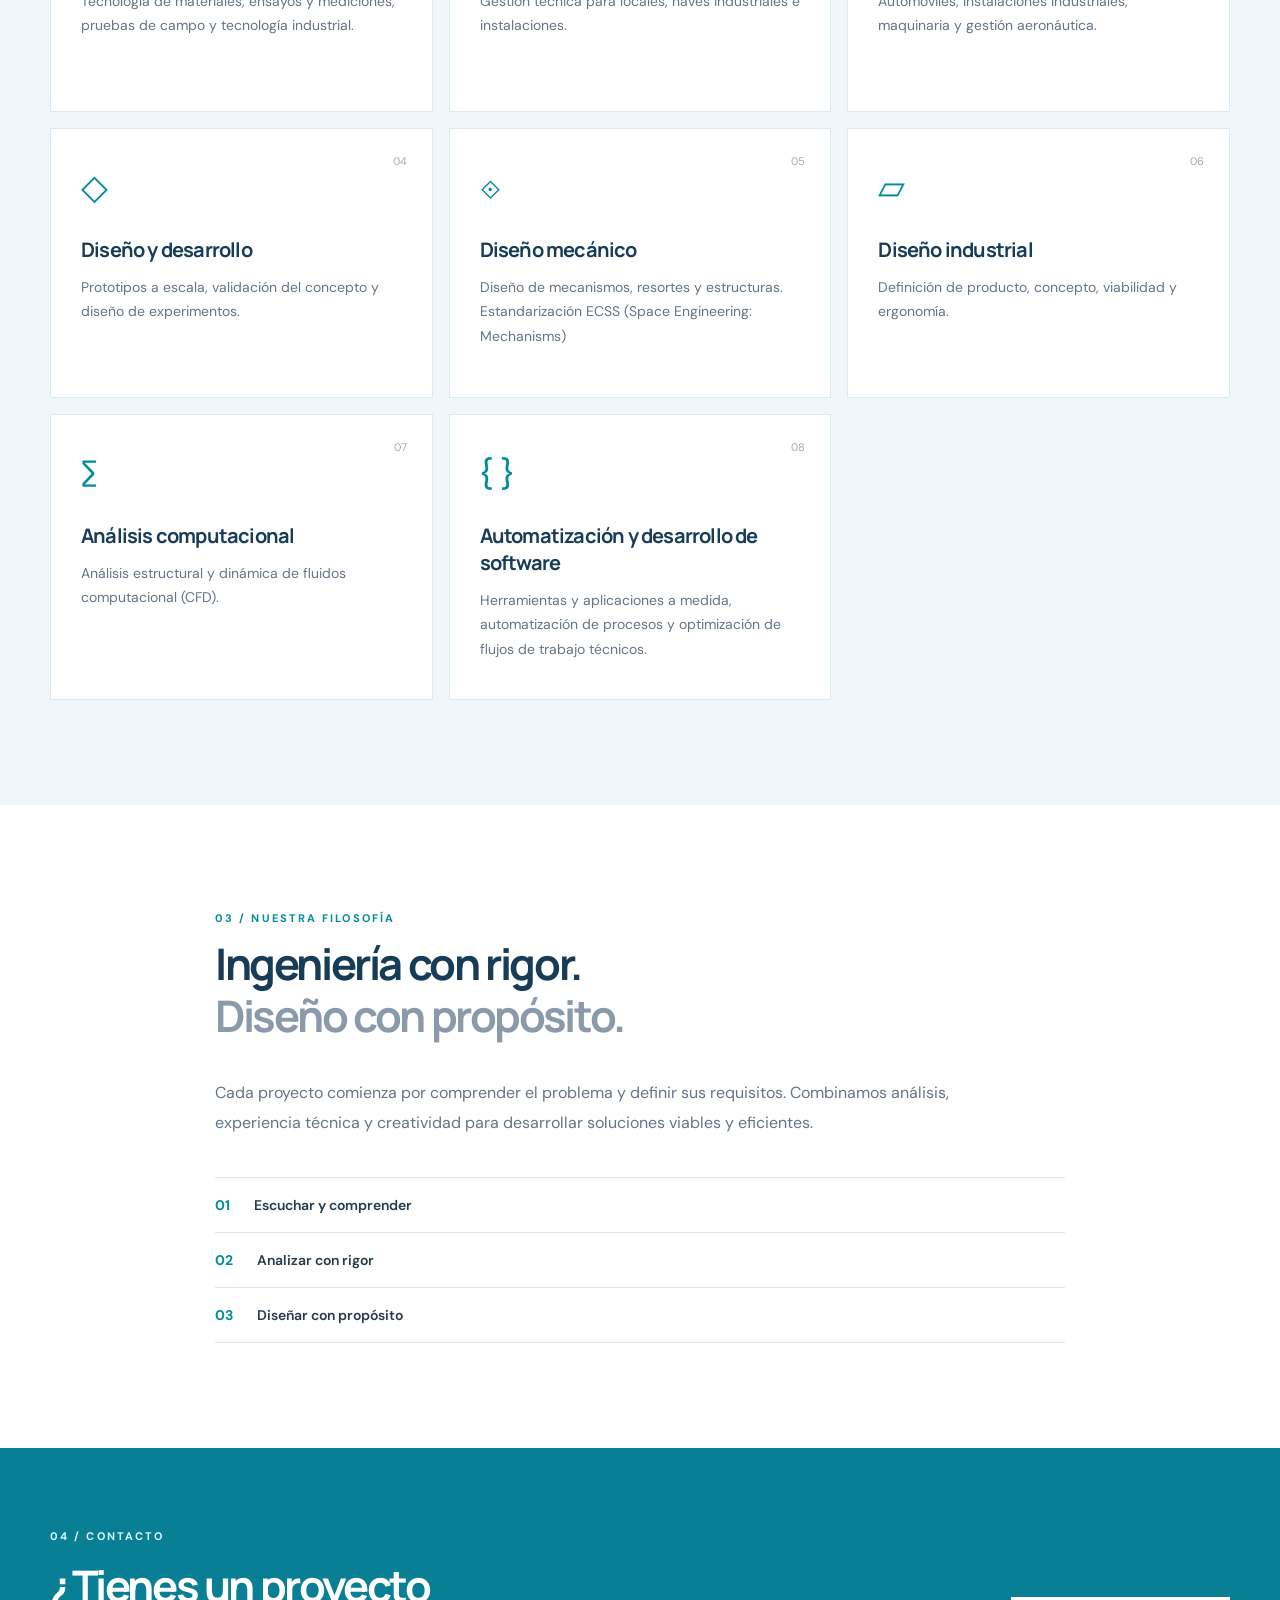
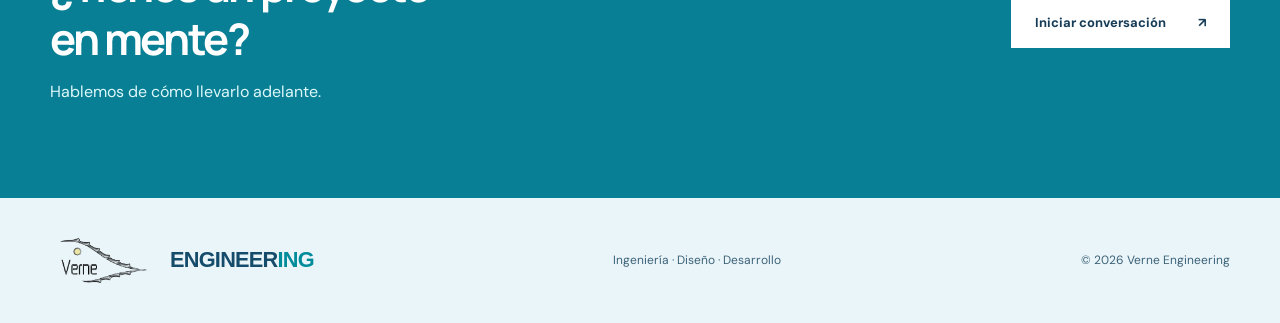
==== commit f8f17c31: "Add standardization information to mechanical design section" ====
--- a/index.html
+++ b/index.html
@@ -223,6 +223,8 @@
                         <p>
                             Diseño de mecanismos,
                             resortes y estructuras.
+                            Estandarización ECSS 
+                            (Space Engineering: Mechanisms)
                         </p>
                     </article>
 
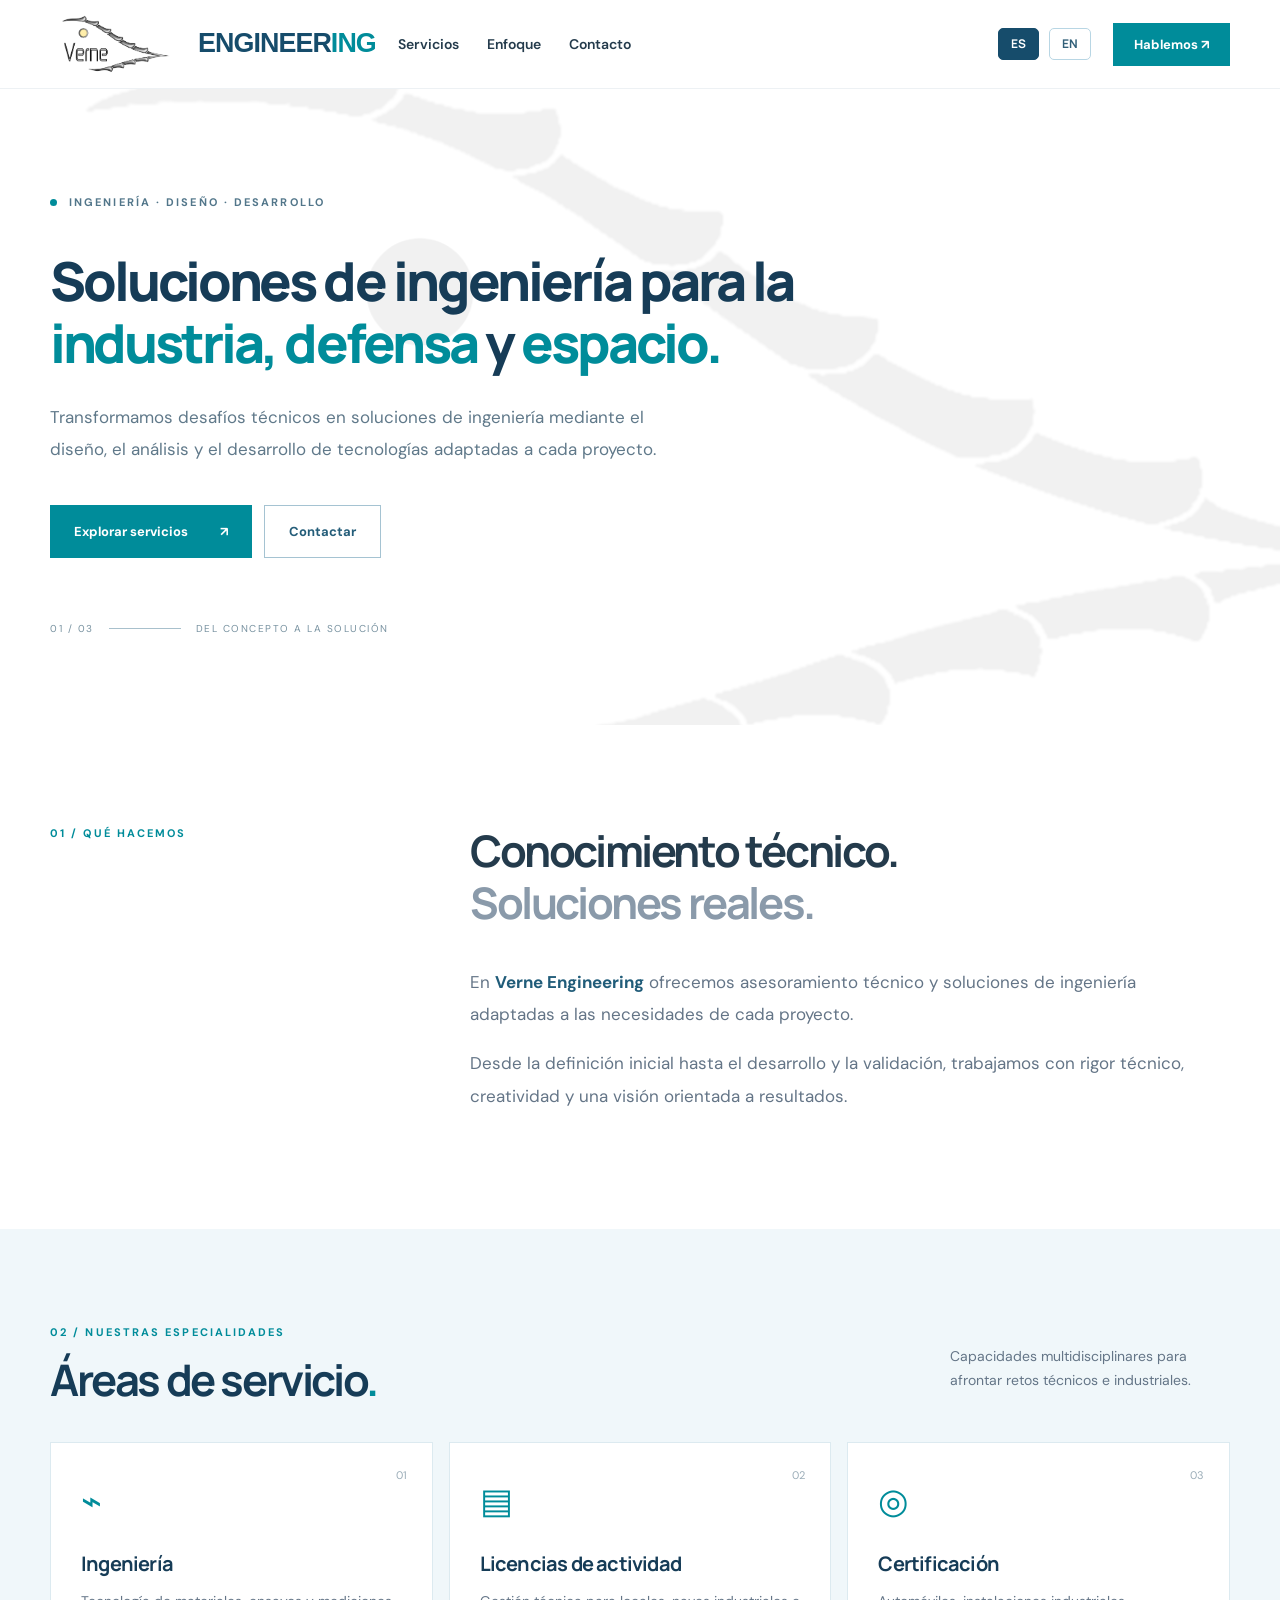
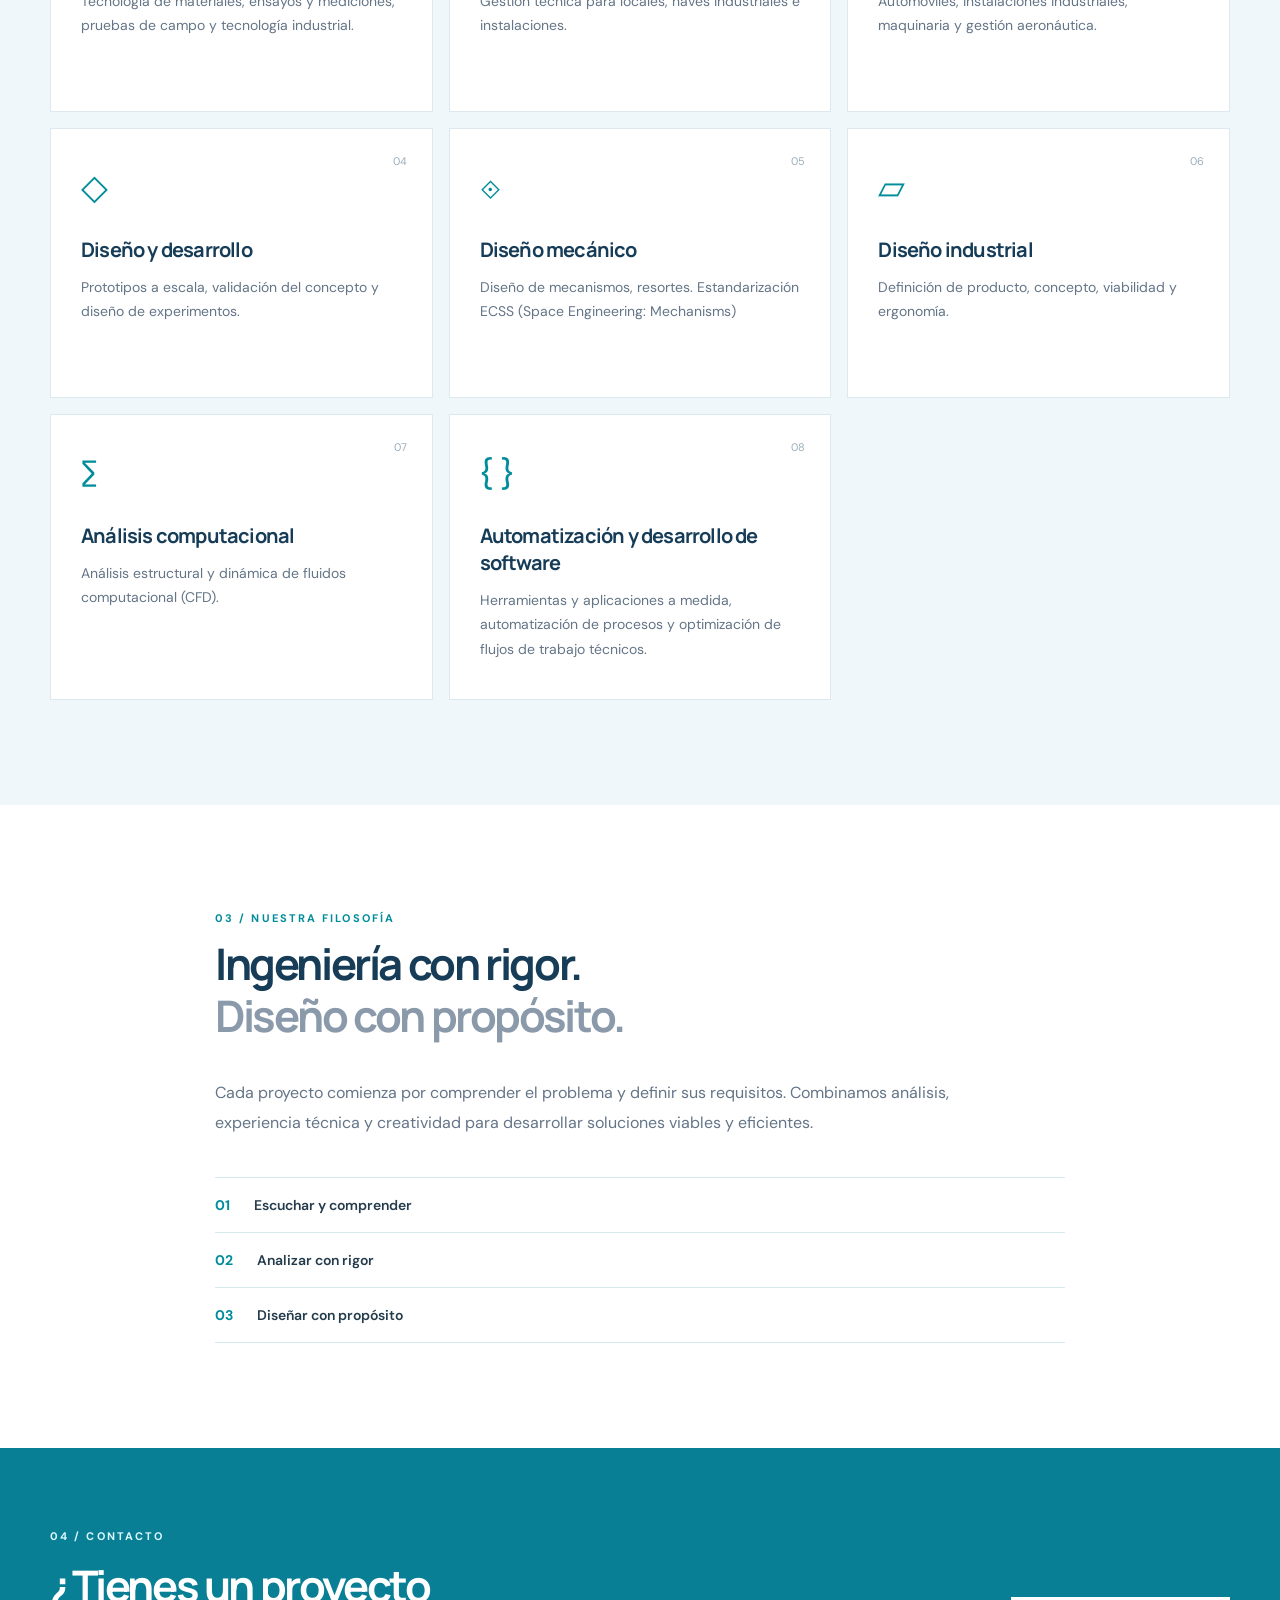
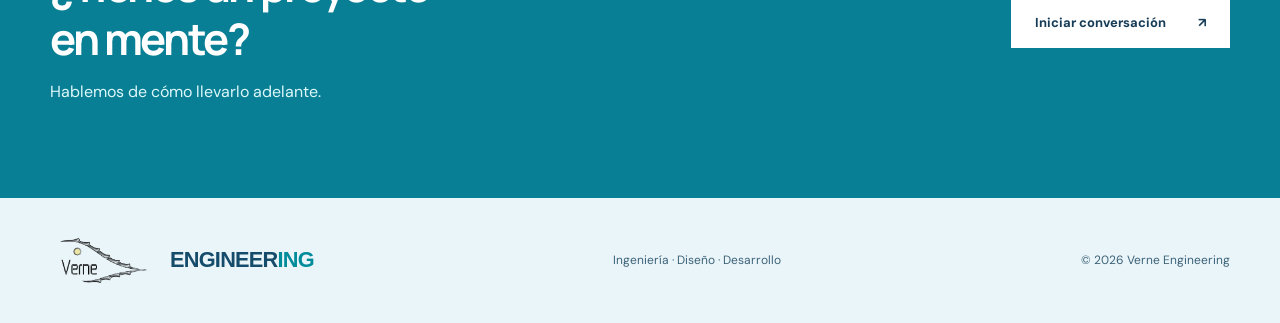
==== commit acc6842c: "Edit mechanical design description in index.html Removed the phrase 'y estructuras' from the descrip" ====
--- a/index.html
+++ b/index.html
@@ -222,7 +222,7 @@
                         <h3>Diseño mecánico</h3>
                         <p>
                             Diseño de mecanismos,
-                            resortes y estructuras.
+                            resortes.
                             Estandarización ECSS 
                             (Space Engineering: Mechanisms)
                         </p>
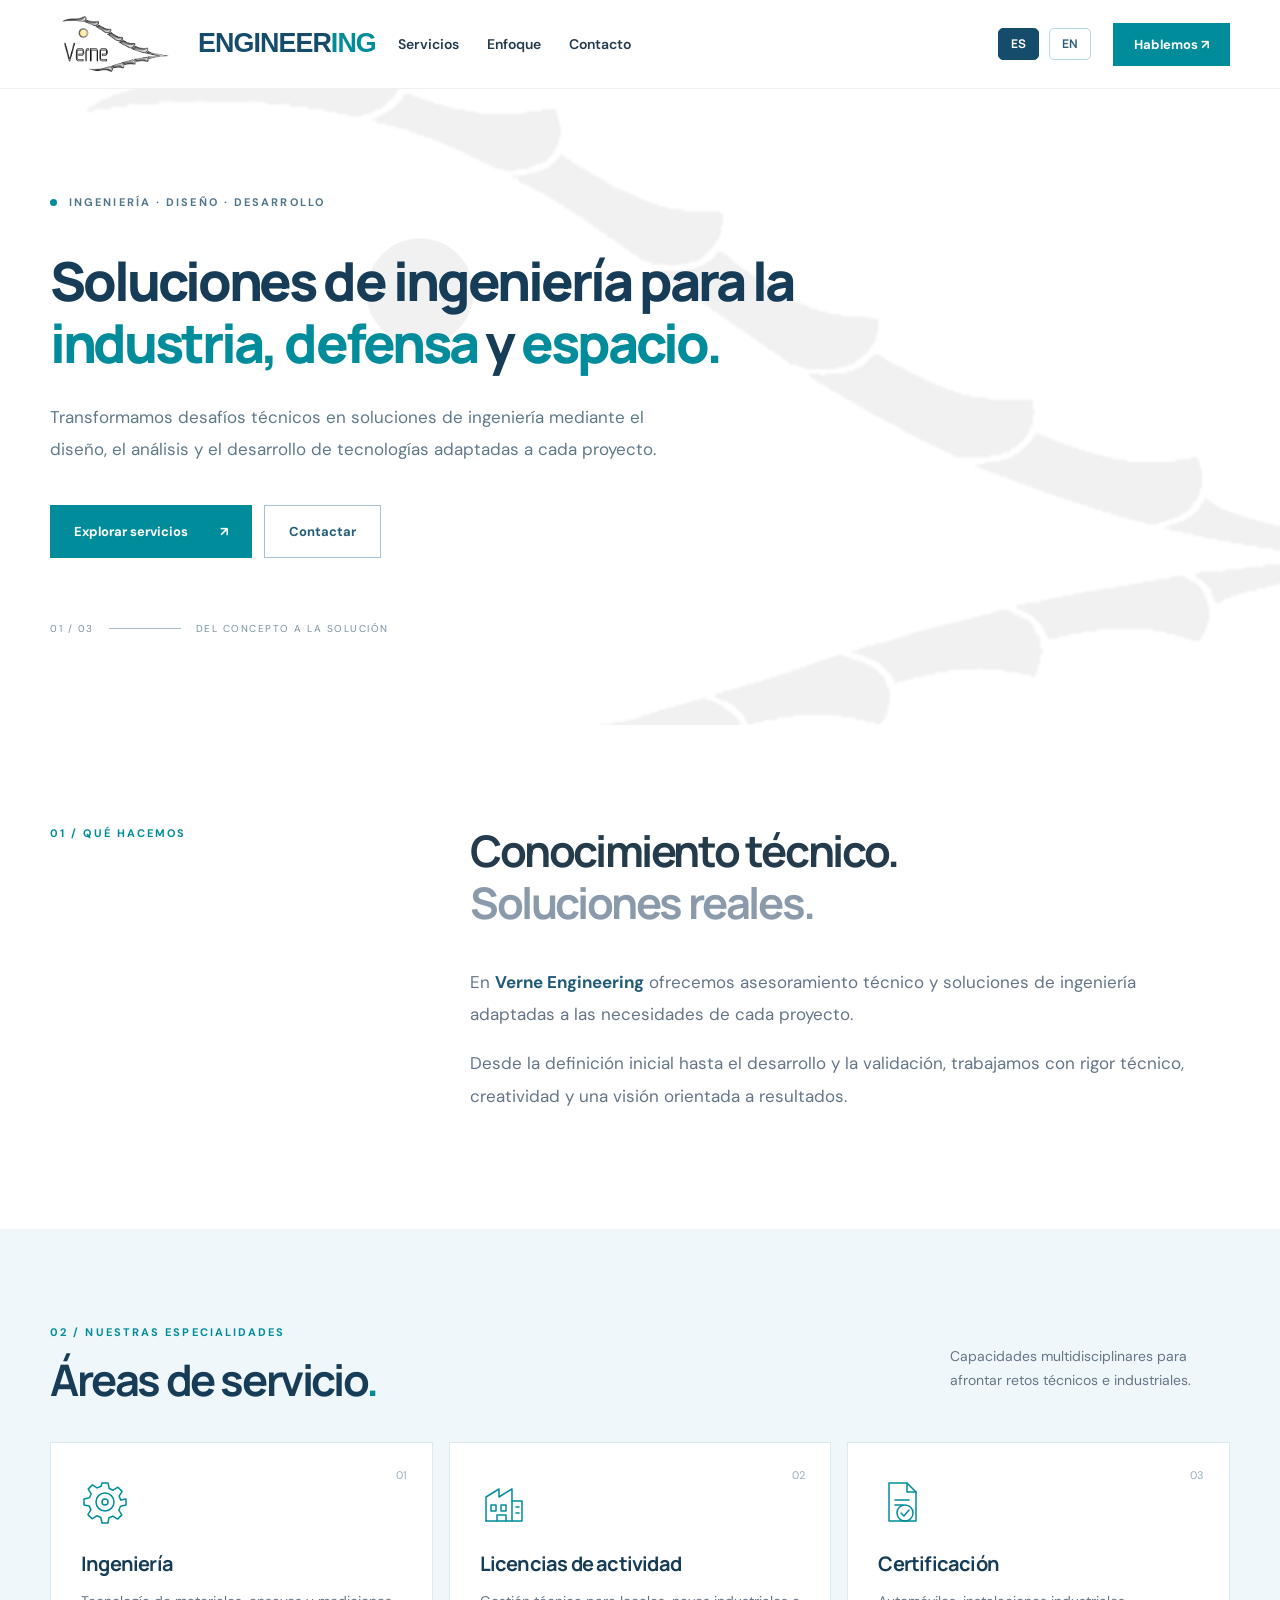
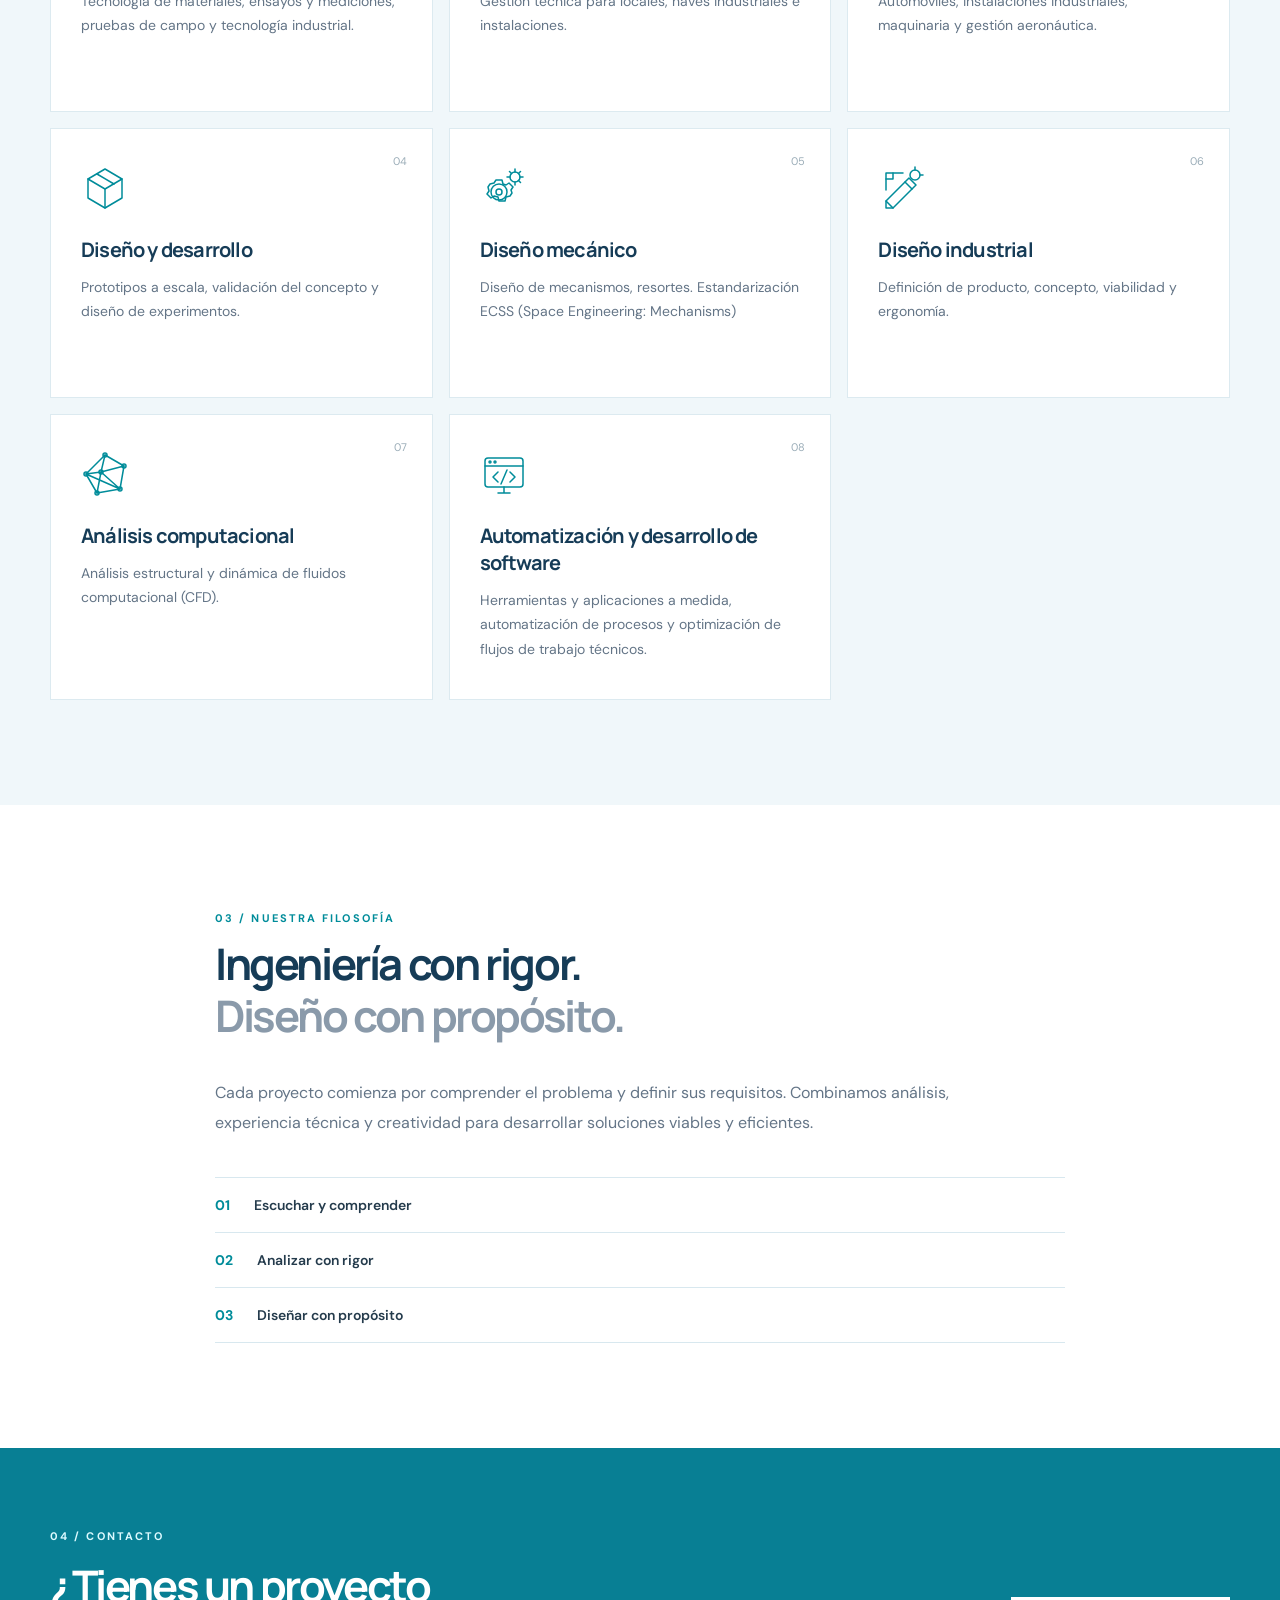
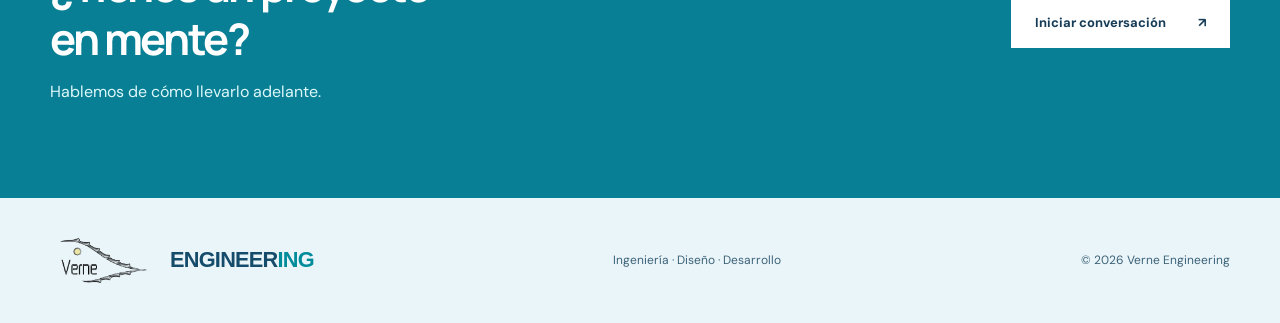
==== commit 402e65b9: "Add service-icons.js script to index.html" ====
--- a/index.html
+++ b/index.html
@@ -377,6 +377,7 @@
     </footer>
 
     <script src="script.js"></script>
+    <script src="service-icons.js"></script>
 
 </body>
 </html>
